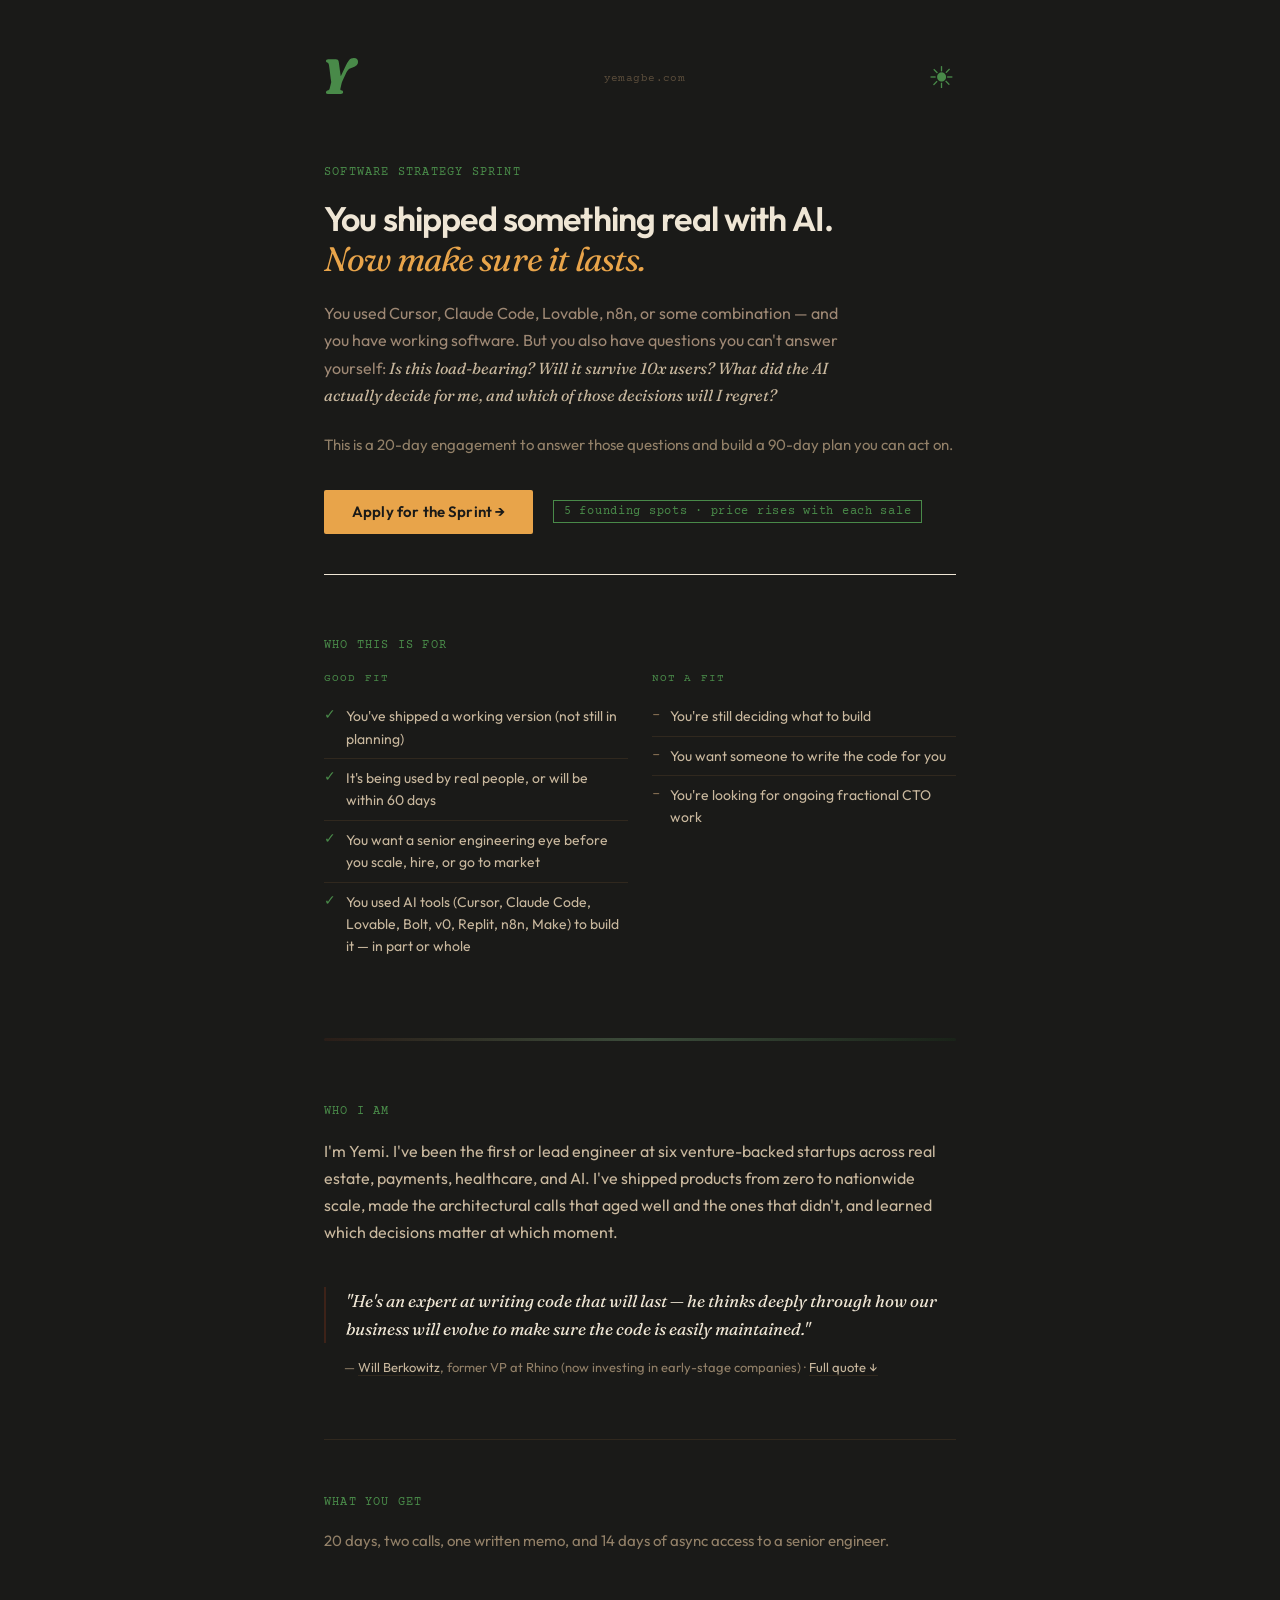
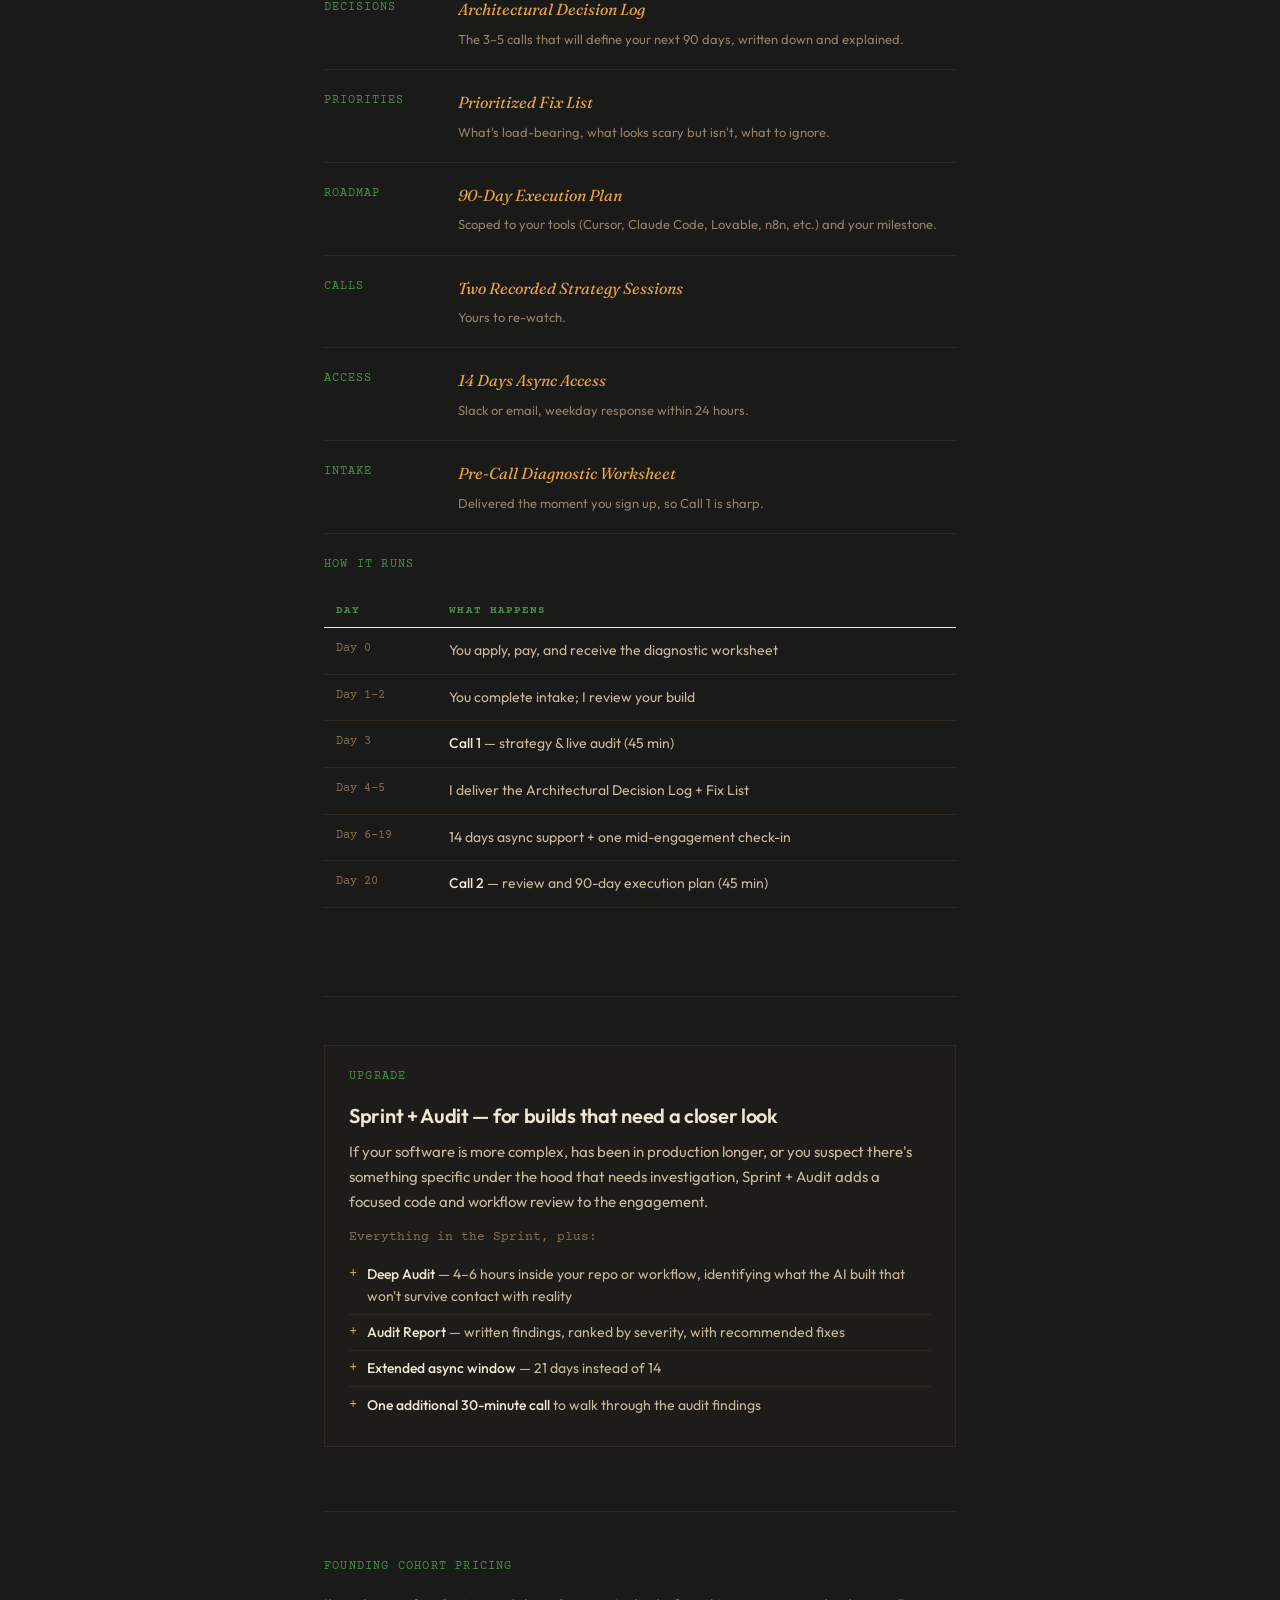
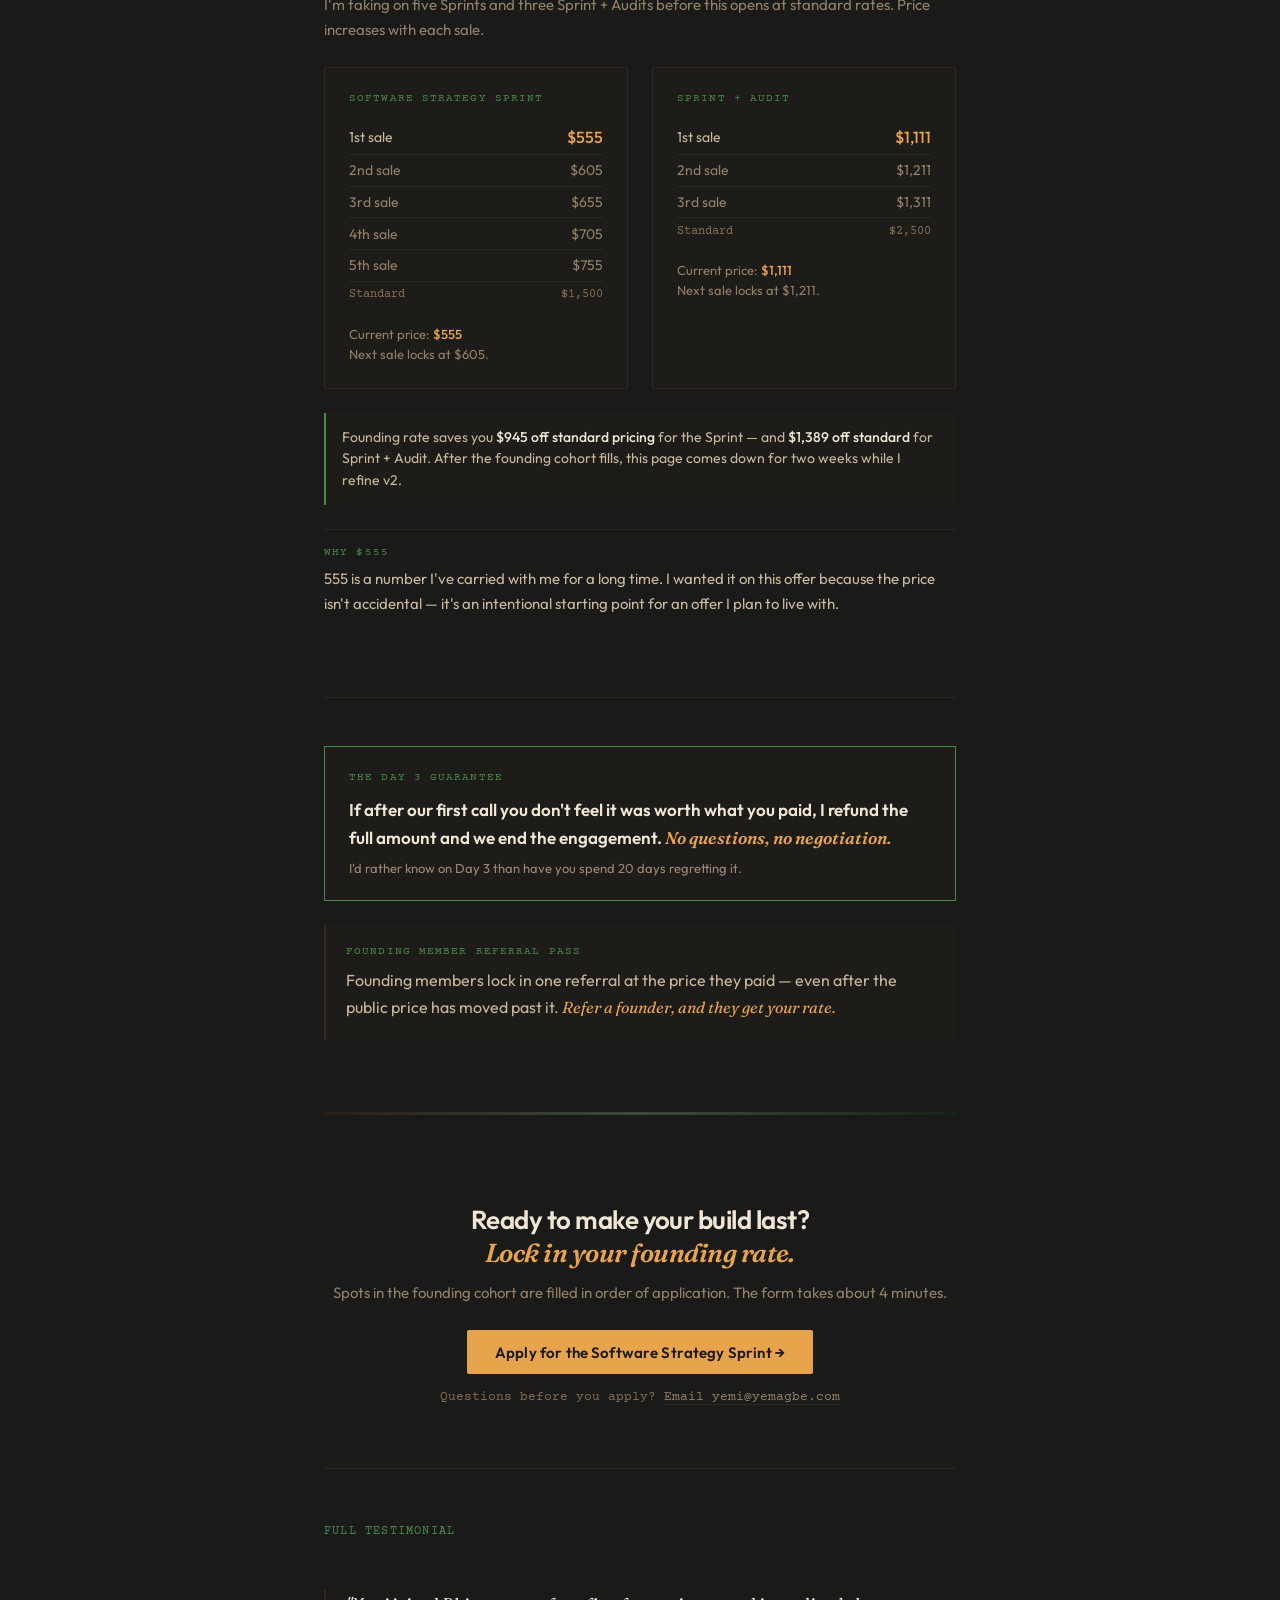
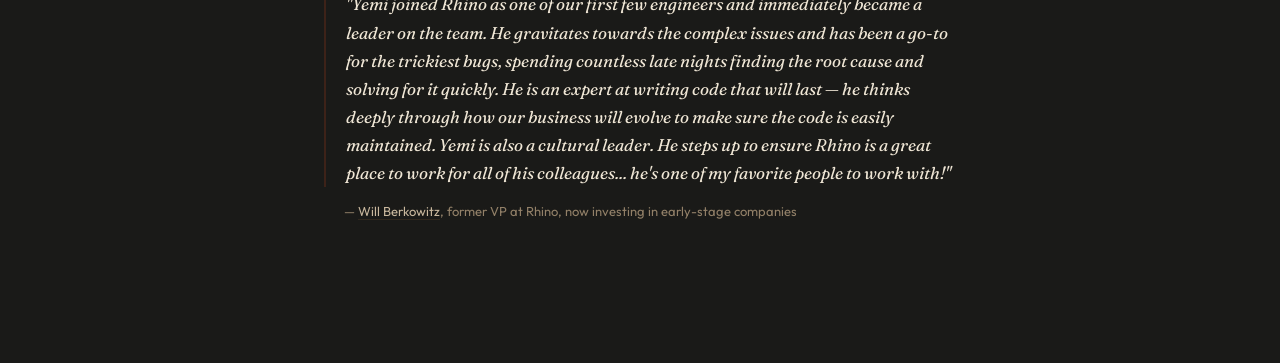
==== offer/index.html @ acaf8d76 "Add Software Strategy Sprint landing page at /offer Implements a conversion-optimised sales page for" ====
<!DOCTYPE HTML>
<html>
  <head>
    <title>Software Strategy Sprint — Yemi Agbeyegbe</title>
    <meta charset="utf-8" />
    <meta name="viewport" content="width=device-width, initial-scale=1" />
    <meta name="description" content="A 20-day engagement to audit your AI-built software and build a 90-day plan you can act on." />
    <link rel="icon" href="../favicon-y-fraunces-nobox.svg" type="image/svg+xml">
    <style>
      @import url('https://fonts.googleapis.com/css2?family=Outfit:wght@300;400;500;600&family=Fraunces:ital,opsz,wght@0,9..144,300;0,9..144,400;0,9..144,500;1,9..144,300;1,9..144,400;1,9..144,500&family=Courier+Prime:ital,wght@0,400;0,700;1,400&display=swap');

      * { margin: 0; padding: 0; box-sizing: border-box; }

      :root {
        --bg: #1a1a18;
        --bg-clearing: #1e1c18;
        --rule: #30281e;
        --rule-heavy: #efe6d5;

        --text-bone: #efe6d5;
        --text-sand: #c9b89e;
        --text-leather: #9e8874;
        --text-dusk: #928068;
        --text-bark: #856e52;

        --accent: #e8a44a;
        --accent-hover: #f5d89a;
        --accent-secondary: #d4704a;

        --system: #498a49;
        --system-deep: #2d4a2d;

        --ash: #3d2218;
        --grad-left: #3d2218;
        --grad-mid: #648864;
        --grad-right: #1a2e1a;
      }

      [data-mode="light"] {
        --bg: #cda07a;
        --bg-clearing: #c4986f;
        --rule: #b08058;
        --rule-heavy: #261810;

        --text-bone: #1e1610;
        --text-sand: #2a1a10;
        --text-leather: #443218;
        --text-dusk: #453018;
        --text-bark: #584028;

        --accent: #8b3a2a;
        --accent-hover: #a04028;
        --accent-secondary: #6e2e20;

        --system: #046a00;
        --system-deep: #8aaa80;

        --ash: #6e2e20;
        --grad-left: #6e2e20;
        --grad-mid: #3a6838;
        --grad-right: #2d4a2d;
      }

      body {
        font-family: 'Outfit', system-ui, sans-serif;
        background: var(--bg);
        color: var(--text-bone);
        transition: background 0.5s, color 0.5s;
      }

      .page { max-width: 680px; margin: 0 auto; padding: 2.5rem 1.5rem 5rem; }

      .mode-toggle { cursor: pointer; font-size: 30px; transition: color 0.2s; }
      .mode-toggle:hover { color: var(--accent); }

      .divider { border: none; border-top: 0.5px solid var(--rule); margin: 2rem 0; transition: border-color 0.5s; }
      .divider-heavy { border: none; border-top: 1.5px solid var(--rule-heavy); margin: 2.5rem 0; transition: border-color 0.5s; }
      .ground-strip {
        height: 3px; border-radius: 2px; margin: 2.5rem 0;
        background: linear-gradient(90deg, var(--grad-left) 0%, var(--grad-mid) 50%, var(--grad-right) 100%);
        opacity: 0.45; transition: opacity 0.5s;
      }

      /* ── Nav ── */
      .topline {
        display: flex; justify-content: space-between; align-items: center;
        font-family: 'Courier Prime', monospace; font-size: 13px;
        color: var(--system); letter-spacing: 0.04em; margin-bottom: 3rem;
        transition: color 0.5s, background 0.5s;
        position: sticky; top: 0; z-index: 100;
        background: var(--bg); padding: 1rem 0;
      }
      .name { color: var(--system); font-family: 'Courier Prime', monospace; font-size: 18px; }
      .topline-back {
        font-family: 'Courier Prime', monospace; font-size: 11px;
        color: var(--text-bark); letter-spacing: 0.04em;
        text-decoration: none; transition: color 0.2s; opacity: 0.6;
      }
      .topline-back:hover { color: var(--text-dusk); opacity: 1; }

      /* ── Section labels ── */
      .section-label {
        font-family: 'Courier Prime', monospace; font-size: 12px;
        letter-spacing: 0.1em; color: var(--system); text-transform: uppercase;
        margin-bottom: 1.25rem; transition: color 0.5s;
      }

      /* ── Hero ── */
      .offer-hero { margin-bottom: 2rem; }
      .offer-tag {
        font-family: 'Courier Prime', monospace; font-size: 12px;
        color: var(--system); letter-spacing: 0.1em; text-transform: uppercase;
        margin-bottom: 1.25rem;
      }
      .offer-headline {
        font-size: 34px; font-weight: 600; line-height: 1.2; letter-spacing: -0.025em;
        color: var(--text-bone); margin-bottom: 1.25rem; transition: color 0.5s;
        max-width: 560px;
      }
      .offer-headline em {
        font-family: 'Fraunces', Georgia, serif; font-style: italic; font-weight: 400;
        color: var(--accent); transition: color 0.5s;
      }
      .offer-sub {
        font-size: 16px; color: var(--text-leather); line-height: 1.7;
        max-width: 520px; margin-bottom: 1.5rem; transition: color 0.5s;
      }
      .offer-sub em {
        font-family: 'Fraunces', Georgia, serif; font-style: italic;
        color: var(--text-sand); transition: color 0.5s;
      }
      .offer-summary {
        font-size: 15px; color: var(--text-dusk); line-height: 1.65;
        margin-bottom: 2rem; transition: color 0.5s;
      }

      /* ── Hero CTA cluster ── */
      .hero-cta {
        display: flex; flex-direction: column; gap: 0.75rem; margin-bottom: 1rem;
      }
      .hero-cta-row { display: flex; align-items: center; gap: 1.25rem; flex-wrap: wrap; }
      .scarcity-tag {
        font-family: 'Courier Prime', monospace; font-size: 12px;
        color: var(--system); letter-spacing: 0.06em;
        border: 0.5px solid var(--system); padding: 0.25rem 0.6rem;
        display: inline-block; transition: color 0.5s, border-color 0.5s;
      }

      /* ── Primary button ── */
      .btn-primary {
        display: inline-block; padding: 0.8rem 1.75rem;
        background: var(--accent); color: var(--bg);
        font-family: 'Outfit', system-ui, sans-serif;
        font-size: 15px; font-weight: 600; letter-spacing: 0.01em;
        text-decoration: none; border-radius: 2px;
        transition: background 0.18s, color 0.18s, box-shadow 0.18s; cursor: pointer;
        border: none;
      }
      .btn-primary:hover {
        background: var(--accent-secondary);
        color: var(--bg);
      }

      /* ── Interleave rows ── */
      .interleave-row {
        display: grid; grid-template-columns: 110px minmax(0, 1fr);
        gap: 0 1.5rem; padding: 1.25rem 0;
        border-bottom: 0.5px solid var(--rule); transition: border-color 0.5s;
      }
      .il-label {
        font-family: 'Courier Prime', monospace; font-size: 12px;
        color: var(--system); letter-spacing: 0.08em; padding-top: 4px;
        text-transform: uppercase; transition: color 0.5s;
      }
      .il-claim { font-size: 16px; color: var(--text-sand); line-height: 1.6; transition: color 0.5s; }
      .il-claim em {
        font-family: 'Fraunces', Georgia, serif; font-style: italic;
        color: var(--accent); transition: color 0.5s;
      }
      .il-proof { font-size: 13px; color: var(--text-dusk); margin-top: 6px; line-height: 1.55; transition: color 0.5s; }

      /* ── Who-it's-for ── */
      .fit-grid { display: grid; grid-template-columns: 1fr 1fr; gap: 1.5rem; margin-top: 1rem; }
      .fit-col-label {
        font-family: 'Courier Prime', monospace; font-size: 11px;
        letter-spacing: 0.1em; text-transform: uppercase;
        color: var(--system); margin-bottom: 0.75rem; transition: color 0.5s;
      }
      .fit-list { list-style: none; }
      .fit-list li {
        font-size: 14px; color: var(--text-sand); line-height: 1.6;
        padding: 0.5rem 0; border-bottom: 0.5px solid var(--rule);
        display: flex; gap: 0.6rem; align-items: flex-start;
        transition: color 0.5s, border-color 0.5s;
      }
      .fit-list li:last-child { border-bottom: none; }
      .fit-list li .marker { color: var(--system); font-family: 'Courier Prime', monospace; flex-shrink: 0; }
      .fit-list.no li .marker { color: var(--text-bark); }

      /* ── Timeline table ── */
      .timeline-table { width: 100%; border-collapse: collapse; margin: 1.5rem 0; font-size: 14px; }
      .timeline-table th {
        font-family: 'Courier Prime', monospace; font-size: 11px;
        letter-spacing: 0.1em; text-transform: uppercase;
        color: var(--system); text-align: left;
        padding: 0.6rem 0.75rem; border-bottom: 1px solid var(--rule-heavy);
        transition: color 0.5s, border-color 0.5s;
      }
      .timeline-table td {
        padding: 0.75rem; color: var(--text-sand);
        border-bottom: 0.5px solid var(--rule);
        vertical-align: top; line-height: 1.55;
        transition: color 0.5s, border-color 0.5s;
      }
      .timeline-table td:first-child {
        font-family: 'Courier Prime', monospace; font-size: 12px;
        color: var(--text-bark); white-space: nowrap; transition: color 0.5s;
      }
      .timeline-table td strong { color: var(--text-bone); font-weight: 500; transition: color 0.5s; }

      /* ── Audit add-on ── */
      .addon-section {
        padding: 1.5rem; background: var(--bg-clearing);
        border: 0.5px solid var(--rule); transition: background 0.5s, border-color 0.5s;
      }
      .addon-title {
        font-size: 20px; font-weight: 600; color: var(--text-bone);
        margin-bottom: 0.75rem; letter-spacing: -0.015em; transition: color 0.5s;
      }
      .addon-body {
        font-size: 15px; color: var(--text-sand); line-height: 1.65;
        margin-bottom: 1rem; transition: color 0.5s;
      }
      .addon-list { list-style: none; }
      .addon-list li {
        font-size: 14px; color: var(--text-sand); line-height: 1.6;
        padding: 0.4rem 0; border-bottom: 0.5px solid var(--rule);
        display: flex; gap: 0.6rem;
        transition: color 0.5s, border-color 0.5s;
      }
      .addon-list li:last-child { border-bottom: none; }
      .addon-list li .marker { color: var(--accent); font-family: 'Courier Prime', monospace; flex-shrink: 0; }

      /* ── Pricing ── */
      .pricing-grid { display: grid; grid-template-columns: 1fr 1fr; gap: 1.5rem; margin: 1.5rem 0; }
      .pricing-card {
        border: 0.5px solid var(--rule); padding: 1.5rem;
        background: var(--bg-clearing); transition: background 0.5s, border-color 0.5s;
      }
      .pricing-card-title {
        font-family: 'Courier Prime', monospace; font-size: 11px;
        letter-spacing: 0.1em; text-transform: uppercase;
        color: var(--system); margin-bottom: 1rem; transition: color 0.5s;
      }
      .pricing-table { width: 100%; border-collapse: collapse; font-size: 14px; }
      .pricing-table td {
        padding: 0.4rem 0; border-bottom: 0.5px solid var(--rule);
        color: var(--text-dusk); transition: color 0.5s, border-color 0.5s;
      }
      .pricing-table td:last-child { text-align: right; }
      .pricing-table tr.current td { color: var(--text-sand); }
      .pricing-table tr.current td:last-child { color: var(--accent); font-weight: 500; font-size: 16px; }
      .pricing-table tr:last-child td { border-bottom: none; }
      .pricing-table td.standard { color: var(--text-bark); font-family: 'Courier Prime', monospace; font-size: 12px; }
      .price-footnote {
        margin-top: 1rem; font-size: 13px; color: var(--text-dusk);
        line-height: 1.55; transition: color 0.5s;
      }
      .price-footnote strong { color: var(--accent); font-weight: 500; }
      .savings-callout {
        margin-top: 1.25rem; padding: 0.85rem 1rem;
        background: var(--bg-clearing); border-left: 2px solid var(--system);
        font-size: 14px; color: var(--text-sand); line-height: 1.55;
        transition: background 0.5s, border-color 0.5s, color 0.5s;
      }
      .savings-callout strong { color: var(--text-bone); font-weight: 500; }

      /* ── Guarantee (visually distinct) ── */
      .guarantee-block {
        border: 1px solid var(--system); padding: 1.5rem;
        background: var(--bg-clearing); transition: background 0.5s, border-color 0.5s;
      }
      .guarantee-block .guarantee-label {
        font-family: 'Courier Prime', monospace; font-size: 11px;
        letter-spacing: 0.1em; text-transform: uppercase;
        color: var(--system); margin-bottom: 0.75rem; transition: color 0.5s;
      }
      .guarantee-block .guarantee-body {
        font-size: 17px; font-weight: 600; color: var(--text-bone); line-height: 1.65;
        margin-bottom: 0.5rem; transition: color 0.5s;
      }
      .guarantee-block .guarantee-body em {
        font-family: 'Fraunces', Georgia, serif; font-style: italic;
        color: var(--accent); transition: color 0.5s;
      }
      .guarantee-block .guarantee-sub {
        font-size: 13px; color: var(--text-leather); transition: color 0.5s;
      }

      /* ── Referral callout ── */
      .callout {
        border-left: 2px solid var(--ash); padding: 1.25rem;
        background: var(--bg-clearing); transition: background 0.5s, border-color 0.5s;
      }
      .callout-label {
        font-family: 'Courier Prime', monospace; font-size: 11px;
        letter-spacing: 0.1em; text-transform: uppercase;
        color: var(--system); margin-bottom: 0.6rem; transition: color 0.5s;
      }
      .callout-body { font-size: 16px; color: var(--text-sand); line-height: 1.65; transition: color 0.5s; }
      .callout-body em {
        font-family: 'Fraunces', Georgia, serif; font-style: italic;
        color: var(--accent); transition: color 0.5s;
      }

      /* ── Testimonial ── */
      .testimonial-block { padding: 2rem 0; }
      .testimonial-block blockquote {
        font-family: 'Fraunces', Georgia, serif; font-style: italic;
        font-size: 17px; color: var(--text-bone); line-height: 1.65;
        border-left: 2px solid var(--ash); padding-left: 1.25rem;
        margin-bottom: 1rem; transition: color 0.5s, border-color 0.5s;
      }
      .testimonial-block .attribution {
        font-size: 13px; color: var(--text-dusk); padding-left: 1.25rem; transition: color 0.5s;
      }
      .testimonial-block .attribution a {
        color: var(--text-sand); text-decoration: none;
        border-bottom: 1px solid var(--rule); transition: color 0.2s, border-color 0.2s;
      }
      .testimonial-block .attribution a:hover { color: var(--accent); border-color: var(--accent); }

      /* ── Why $555 ── */
      .why-block {
        margin-top: 1.5rem; padding: 1rem 0;
        border-top: 0.5px solid var(--rule); transition: border-color 0.5s;
      }
      .why-block .why-label {
        font-family: 'Courier Prime', monospace; font-size: 11px;
        letter-spacing: 0.1em; text-transform: uppercase;
        color: var(--system); margin-bottom: 0.5rem; transition: color 0.5s;
      }
      .why-block p { font-size: 15px; color: var(--text-sand); line-height: 1.65; transition: color 0.5s; }

      /* ── Main CTA section ── */
      .cta-section { padding: 3rem 0 1rem; text-align: center; }
      .cta-headline {
        font-size: 26px; font-weight: 600; letter-spacing: -0.02em;
        color: var(--text-bone); margin-bottom: 0.75rem; transition: color 0.5s;
      }
      .cta-headline em {
        font-family: 'Fraunces', Georgia, serif; font-style: italic;
        color: var(--accent); transition: color 0.5s;
      }
      .cta-text {
        font-size: 15px; color: var(--text-dusk); line-height: 1.65;
        margin-bottom: 1.5rem; transition: color 0.5s;
      }
      .cta-note {
        margin-top: 1rem; font-size: 13px; color: var(--text-bark);
        font-family: 'Courier Prime', monospace; transition: color 0.5s;
      }
      .cta-note a {
        color: var(--text-dusk); text-decoration: none;
        border-bottom: 1px solid var(--rule); transition: color 0.2s;
      }
      .cta-note a:hover { color: var(--accent); }

      @media (max-width: 640px) {
        .offer-headline { font-size: 26px; }
        .pricing-grid { grid-template-columns: 1fr; }
        .fit-grid { grid-template-columns: 1fr; }
        .interleave-row { grid-template-columns: 1fr; gap: 0.25rem 0; }
        .il-label { padding-top: 0; margin-bottom: 0.25rem; }
        .hero-cta-row { flex-direction: column; align-items: flex-start; }
        .cta-section { text-align: left; }
      }
    </style>
  </head>
  <body>

  <div class="page" id="root">

    <!-- Nav -->
    <div class="topline">
      <span class="name">
        <a href="../" style="display:inline-flex;align-items:center;text-decoration:none;">
          <img src="../favicon-y-fraunces-nobox.svg" alt="Y" style="height:2.2em;vertical-align:-0.15em;">
        </a>
      </span>
      <a class="topline-back" href="../">yemagbe.com</a>
      <span class="mode-toggle" onclick="toggleMode()" id="mode-icon" title="terre de jour">☀︎</span>
    </div>

    <!-- ① Hero -->
    <div class="offer-hero">
      <div class="offer-tag">Software Strategy Sprint</div>
      <h1 class="offer-headline">You shipped something real with AI.<br><em>Now make sure it lasts.</em></h1>
      <p class="offer-sub">You used Cursor, Claude Code, Lovable, n8n, or some combination — and you have working software. But you also have questions you can't answer yourself: <em>Is this load-bearing? Will it survive 10x users? What did the AI actually decide for me, and which of those decisions will I regret?</em></p>
      <p class="offer-summary">This is a 20-day engagement to answer those questions and build a 90-day plan you can act on.</p>
      <div class="hero-cta">
        <div class="hero-cta-row">
          <a class="btn-primary" href="mailto:yemi@yemagbe.com?subject=Software%20Strategy%20Sprint%20Application">Apply for the Sprint →</a>
          <span class="scarcity-tag">5 founding spots · price rises with each sale</span>
        </div>
      </div>
    </div>

    <hr class="divider-heavy">

    <!-- ② Who this is for -->
    <div style="padding:1.5rem 0 2rem;">
      <div class="section-label">Who this is for</div>
      <div class="fit-grid">
        <div>
          <div class="fit-col-label">Good fit</div>
          <ul class="fit-list">
            <li><span class="marker">✓</span><span>You've shipped a working version (not still in planning)</span></li>
            <li><span class="marker">✓</span><span>It's being used by real people, or will be within 60 days</span></li>
            <li><span class="marker">✓</span><span>You want a senior engineering eye before you scale, hire, or go to market</span></li>
            <li><span class="marker">✓</span><span>You used AI tools (Cursor, Claude Code, Lovable, Bolt, v0, Replit, n8n, Make) to build it — in part or whole</span></li>
          </ul>
        </div>
        <div>
          <div class="fit-col-label">Not a fit</div>
          <ul class="fit-list no">
            <li><span class="marker">–</span><span>You're still deciding what to build</span></li>
            <li><span class="marker">–</span><span>You want someone to write the code for you</span></li>
            <li><span class="marker">–</span><span>You're looking for ongoing fractional CTO work</span></li>
          </ul>
        </div>
      </div>
    </div>

    <div class="ground-strip"></div>

    <!-- ③ Who I am -->
    <div style="padding:1.5rem 0 2rem;">
      <div class="section-label">Who I am</div>
      <p style="font-size:16px;color:var(--text-sand);line-height:1.7;margin-bottom:1rem;transition:color 0.5s;">I'm Yemi. I've been the first or lead engineer at six venture-backed startups across real estate, payments, healthcare, and AI. I've shipped products from zero to nationwide scale, made the architectural calls that aged well and the ones that didn't, and learned which decisions matter at which moment.</p>
      <div class="testimonial-block" style="padding:1.5rem 0 0;">
        <blockquote>"He's an expert at writing code that will last — he thinks deeply through how our business will evolve to make sure the code is easily maintained."</blockquote>
        <div class="attribution">— <a href="https://www.linkedin.com/in/will-berkowitz/" target="_blank" rel="noopener">Will Berkowitz</a>, former VP at Rhino (now investing in early-stage companies) · <a href="#full-testimonial">Full quote ↓</a></div>
      </div>
    </div>

    <hr class="divider">

    <!-- ④ What you get -->
    <div style="padding:1.5rem 0;">
      <div class="section-label">What you get</div>
      <p style="font-size:15px;color:var(--text-dusk);line-height:1.65;margin-bottom:1.5rem;transition:color 0.5s;">20 days, two calls, one written memo, and 14 days of async access to a senior engineer.</p>

      <div class="interleave-row">
        <div class="il-label">Decisions</div>
        <div>
          <div class="il-claim"><em>Architectural Decision Log</em></div>
          <div class="il-proof">The 3–5 calls that will define your next 90 days, written down and explained.</div>
        </div>
      </div>
      <div class="interleave-row">
        <div class="il-label">Priorities</div>
        <div>
          <div class="il-claim"><em>Prioritized Fix List</em></div>
          <div class="il-proof">What's load-bearing, what looks scary but isn't, what to ignore.</div>
        </div>
      </div>
      <div class="interleave-row">
        <div class="il-label">Roadmap</div>
        <div>
          <div class="il-claim"><em>90-Day Execution Plan</em></div>
          <div class="il-proof">Scoped to your tools (Cursor, Claude Code, Lovable, n8n, etc.) and your milestone.</div>
        </div>
      </div>
      <div class="interleave-row">
        <div class="il-label">Calls</div>
        <div>
          <div class="il-claim"><em>Two Recorded Strategy Sessions</em></div>
          <div class="il-proof">Yours to re-watch.</div>
        </div>
      </div>
      <div class="interleave-row">
        <div class="il-label">Access</div>
        <div>
          <div class="il-claim"><em>14 Days Async Access</em></div>
          <div class="il-proof">Slack or email, weekday response within 24 hours.</div>
        </div>
      </div>
      <div class="interleave-row">
        <div class="il-label">Intake</div>
        <div>
          <div class="il-claim"><em>Pre-Call Diagnostic Worksheet</em></div>
          <div class="il-proof">Delivered the moment you sign up, so Call 1 is sharp.</div>
        </div>
      </div>
    </div>

    <!-- ④b Timeline -->
    <div style="padding:0 0 2rem;">
      <div class="section-label">How it runs</div>
      <table class="timeline-table">
        <thead>
          <tr><th>Day</th><th>What happens</th></tr>
        </thead>
        <tbody>
          <tr><td>Day 0</td><td>You apply, pay, and receive the diagnostic worksheet</td></tr>
          <tr><td>Day 1–2</td><td>You complete intake; I review your build</td></tr>
          <tr><td>Day 3</td><td><strong>Call 1</strong> — strategy &amp; live audit (45 min)</td></tr>
          <tr><td>Day 4–5</td><td>I deliver the Architectural Decision Log + Fix List</td></tr>
          <tr><td>Day 6–19</td><td>14 days async support + one mid-engagement check-in</td></tr>
          <tr><td>Day 20</td><td><strong>Call 2</strong> — review and 90-day execution plan (45 min)</td></tr>
        </tbody>
      </table>
    </div>

    <hr class="divider">

    <!-- ⑤ Sprint + Audit -->
    <div style="padding:1rem 0 2rem;">
      <div class="addon-section">
        <div class="section-label">Upgrade</div>
        <div class="addon-title">Sprint + Audit — for builds that need a closer look</div>
        <div class="addon-body">If your software is more complex, has been in production longer, or you suspect there's something specific under the hood that needs investigation, Sprint + Audit adds a focused code and workflow review to the engagement.</div>
        <p style="font-size:13px;color:var(--text-bark);font-family:'Courier Prime',monospace;margin-bottom:0.75rem;transition:color 0.5s;">Everything in the Sprint, plus:</p>
        <ul class="addon-list">
          <li><span class="marker">+</span><span><strong style="color:var(--text-bone);font-weight:500;">Deep Audit</strong> — 4–6 hours inside your repo or workflow, identifying what the AI built that won't survive contact with reality</span></li>
          <li><span class="marker">+</span><span><strong style="color:var(--text-bone);font-weight:500;">Audit Report</strong> — written findings, ranked by severity, with recommended fixes</span></li>
          <li><span class="marker">+</span><span><strong style="color:var(--text-bone);font-weight:500;">Extended async window</strong> — 21 days instead of 14</span></li>
          <li><span class="marker">+</span><span><strong style="color:var(--text-bone);font-weight:500;">One additional 30-minute call</strong> to walk through the audit findings</span></li>
        </ul>
      </div>
    </div>

    <hr class="divider">

    <!-- ⑥ Pricing -->
    <div style="padding:1rem 0 2rem;">
      <div class="section-label">Founding cohort pricing</div>
      <p style="font-size:15px;color:var(--text-dusk);line-height:1.65;margin-bottom:1.5rem;transition:color 0.5s;">I'm taking on five Sprints and three Sprint + Audits before this opens at standard rates. Price increases with each sale.</p>

      <div class="pricing-grid">
        <div class="pricing-card">
          <div class="pricing-card-title">Software Strategy Sprint</div>
          <table class="pricing-table">
            <tbody>
              <tr class="current"><td>1st sale</td><td>$555</td></tr>
              <tr><td>2nd sale</td><td>$605</td></tr>
              <tr><td>3rd sale</td><td>$655</td></tr>
              <tr><td>4th sale</td><td>$705</td></tr>
              <tr><td>5th sale</td><td>$755</td></tr>
              <tr><td class="standard">Standard</td><td class="standard">$1,500</td></tr>
            </tbody>
          </table>
          <div class="price-footnote">Current price: <strong>$555</strong><br>Next sale locks at $605.</div>
        </div>
        <div class="pricing-card">
          <div class="pricing-card-title">Sprint + Audit</div>
          <table class="pricing-table">
            <tbody>
              <tr class="current"><td>1st sale</td><td>$1,111</td></tr>
              <tr><td>2nd sale</td><td>$1,211</td></tr>
              <tr><td>3rd sale</td><td>$1,311</td></tr>
              <tr><td class="standard">Standard</td><td class="standard">$2,500</td></tr>
            </tbody>
          </table>
          <div class="price-footnote">Current price: <strong>$1,111</strong><br>Next sale locks at $1,211.</div>
        </div>
      </div>

      <div class="savings-callout">
        Founding rate saves you <strong>$945 off standard pricing</strong> for the Sprint — and <strong>$1,389 off standard</strong> for Sprint + Audit. After the founding cohort fills, this page comes down for two weeks while I refine v2.
      </div>

      <div class="why-block">
        <div class="why-label">Why $555</div>
        <p>555 is a number I've carried with me for a long time. I wanted it on this offer because the price isn't accidental — it's an intentional starting point for an offer I plan to live with.</p>
      </div>
    </div>

    <hr class="divider">

    <!-- ⑦ Guarantee -->
    <div style="padding:1rem 0 1.5rem;">
      <div class="guarantee-block">
        <div class="guarantee-label">The Day 3 Guarantee</div>
        <div class="guarantee-body">If after our first call you don't feel it was worth what you paid, I refund the full amount and we end the engagement. <em>No questions, no negotiation.</em></div>
        <div class="guarantee-sub">I'd rather know on Day 3 than have you spend 20 days regretting it.</div>
      </div>
    </div>

    <!-- ⑧ Referral pass -->
    <div style="padding:0 0 2rem;">
      <div class="callout">
        <div class="callout-label">Founding member referral pass</div>
        <div class="callout-body">Founding members lock in one referral at the price they paid — even after the public price has moved past it. <em>Refer a founder, and they get your rate.</em></div>
      </div>
    </div>

    <div class="ground-strip"></div>

    <!-- ⑨ Main CTA -->
    <div class="cta-section">
      <div class="cta-headline">Ready to make your build last?<br><em>Lock in your founding rate.</em></div>
      <p class="cta-text">Spots in the founding cohort are filled in order of application. The form takes about 4 minutes.</p>
      <a class="btn-primary" href="mailto:yemi@yemagbe.com?subject=Software%20Strategy%20Sprint%20Application">Apply for the Software Strategy Sprint →</a>
      <div class="cta-note">Questions before you apply? <a href="mailto:yemi@yemagbe.com">Email yemi@yemagbe.com</a></div>
    </div>

    <hr class="divider" style="margin-top:3rem;">

    <!-- ⑩ Full testimonial -->
    <div id="full-testimonial" style="padding:1.5rem 0 2rem;">
      <div class="section-label">Full testimonial</div>
      <div class="testimonial-block">
        <blockquote>"Yemi joined Rhino as one of our first few engineers and immediately became a leader on the team. He gravitates towards the complex issues and has been a go-to for the trickiest bugs, spending countless late nights finding the root cause and solving for it quickly. He is an expert at writing code that will last — he thinks deeply through how our business will evolve to make sure the code is easily maintained. Yemi is also a cultural leader. He steps up to ensure Rhino is a great place to work for all of his colleagues... he's one of my favorite people to work with!"</blockquote>
        <div class="attribution">— <a href="https://www.linkedin.com/in/will-berkowitz/" target="_blank" rel="noopener">Will Berkowitz</a>, former VP at Rhino, now investing in early-stage companies</div>
      </div>
    </div>

  </div><!-- /.page -->

  <script>
    let dark = true;
    function toggleMode() {
      dark = !dark;
      document.getElementById('root').setAttribute('data-mode', dark ? 'dark' : 'light');
      document.body.style.background = dark ? '#1a1a18' : '#cda07a';
      document.getElementById('mode-icon').textContent = dark ? '☀︎' : '☽';
      document.getElementById('mode-icon').title = dark ? 'terre de jour' : 'feu de nuit';
    }
  </script>

  </body>
</html>
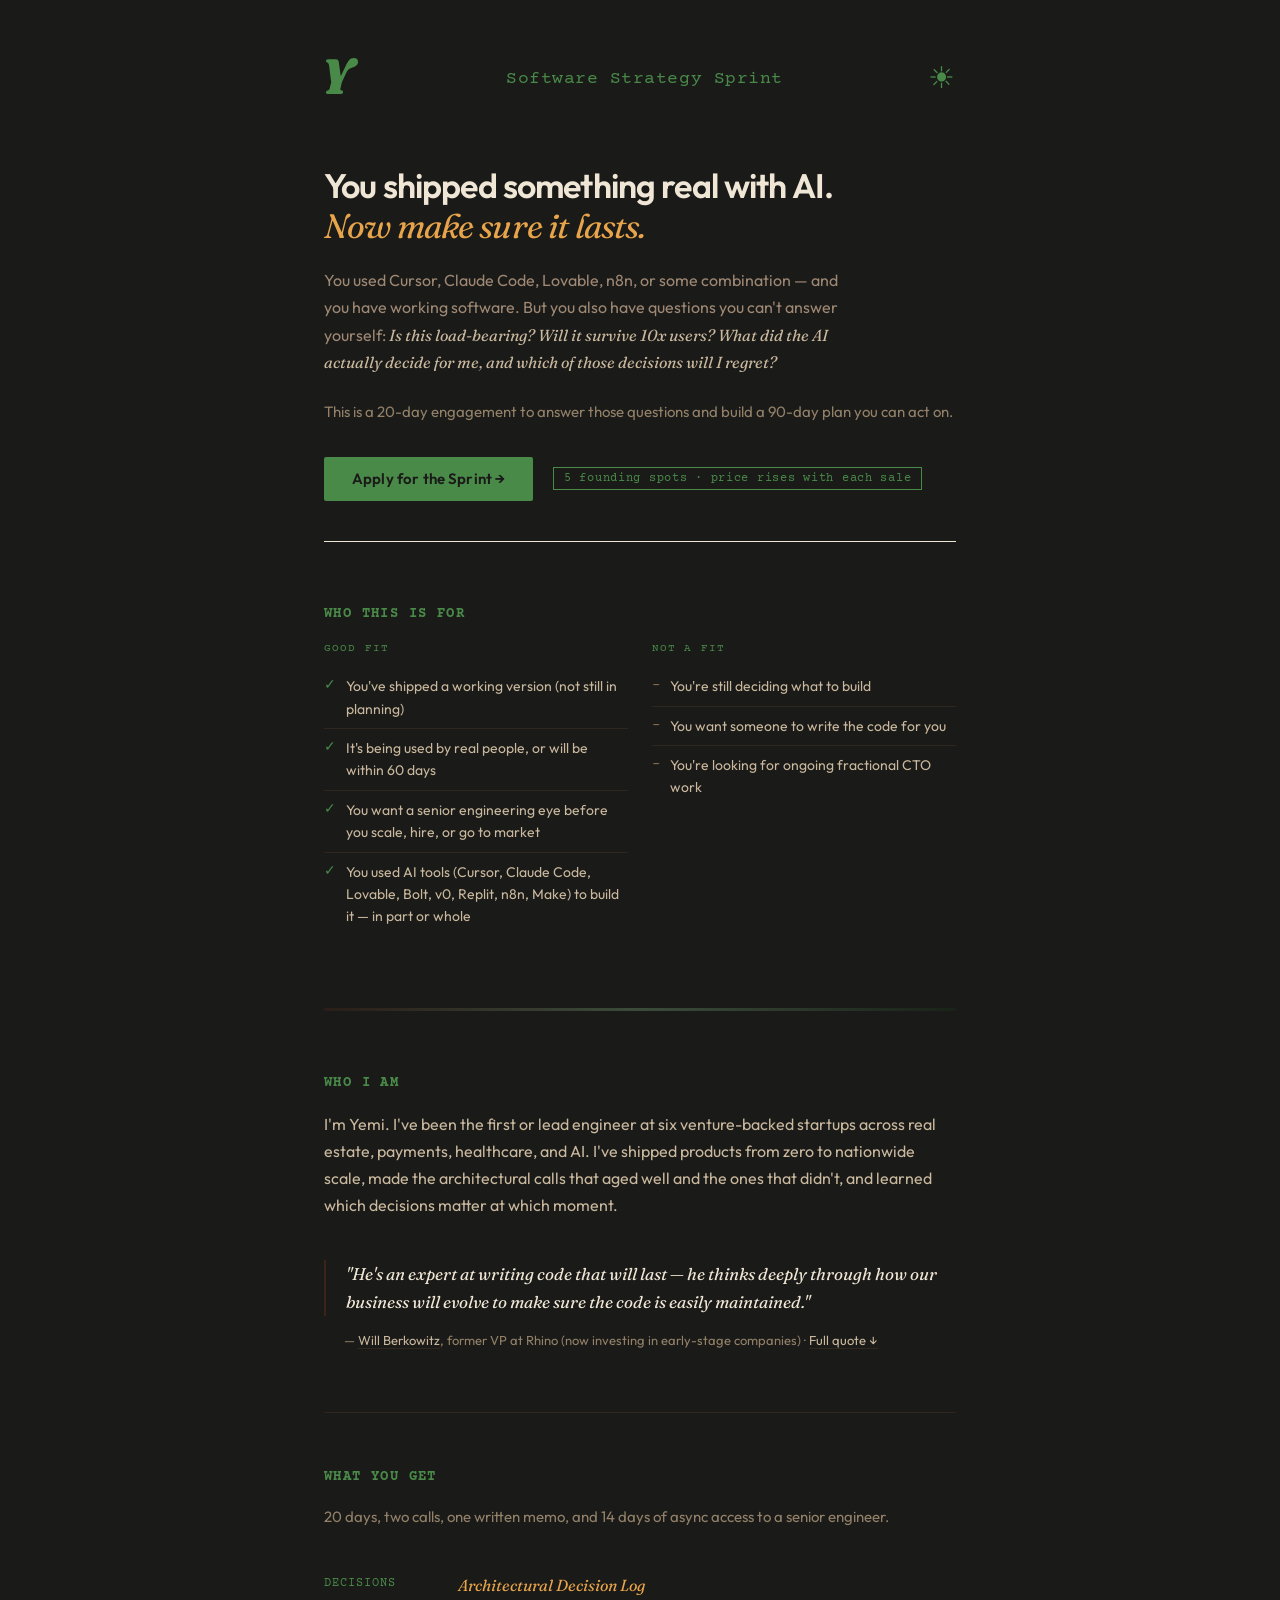
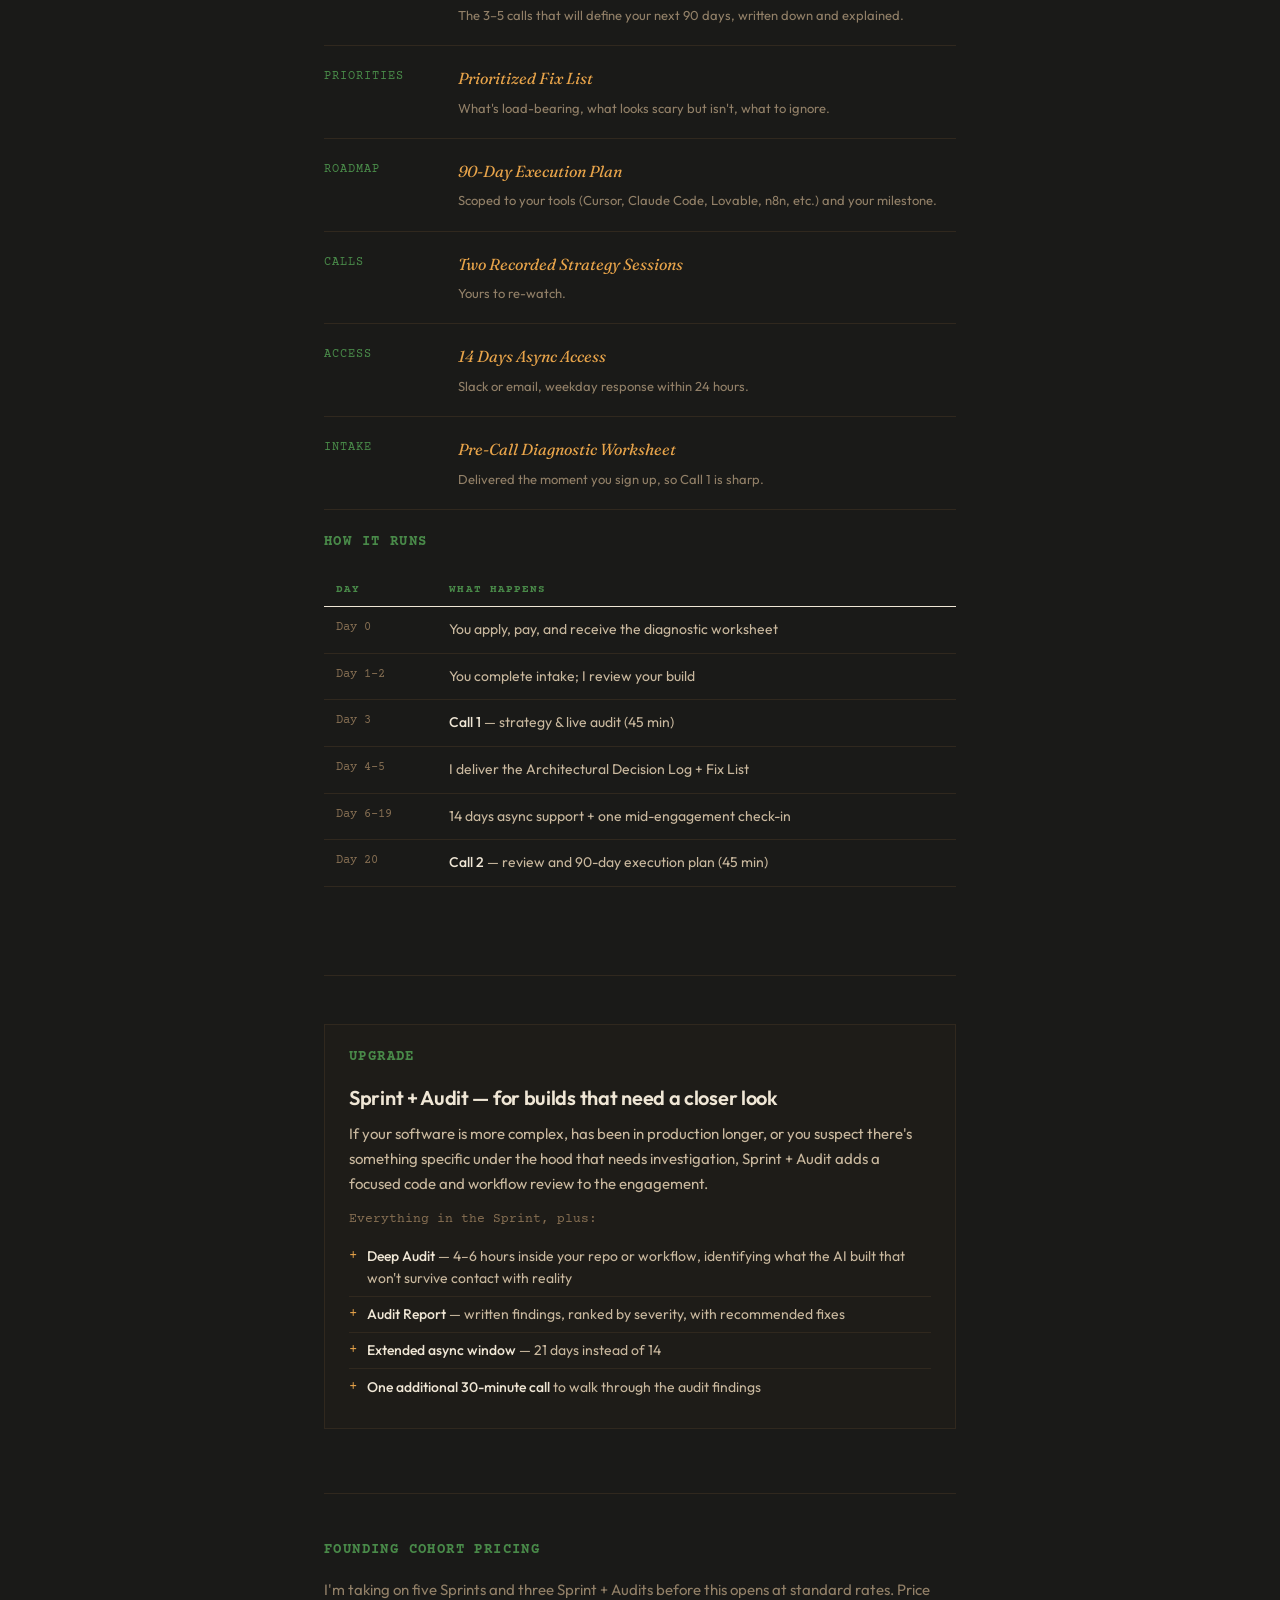
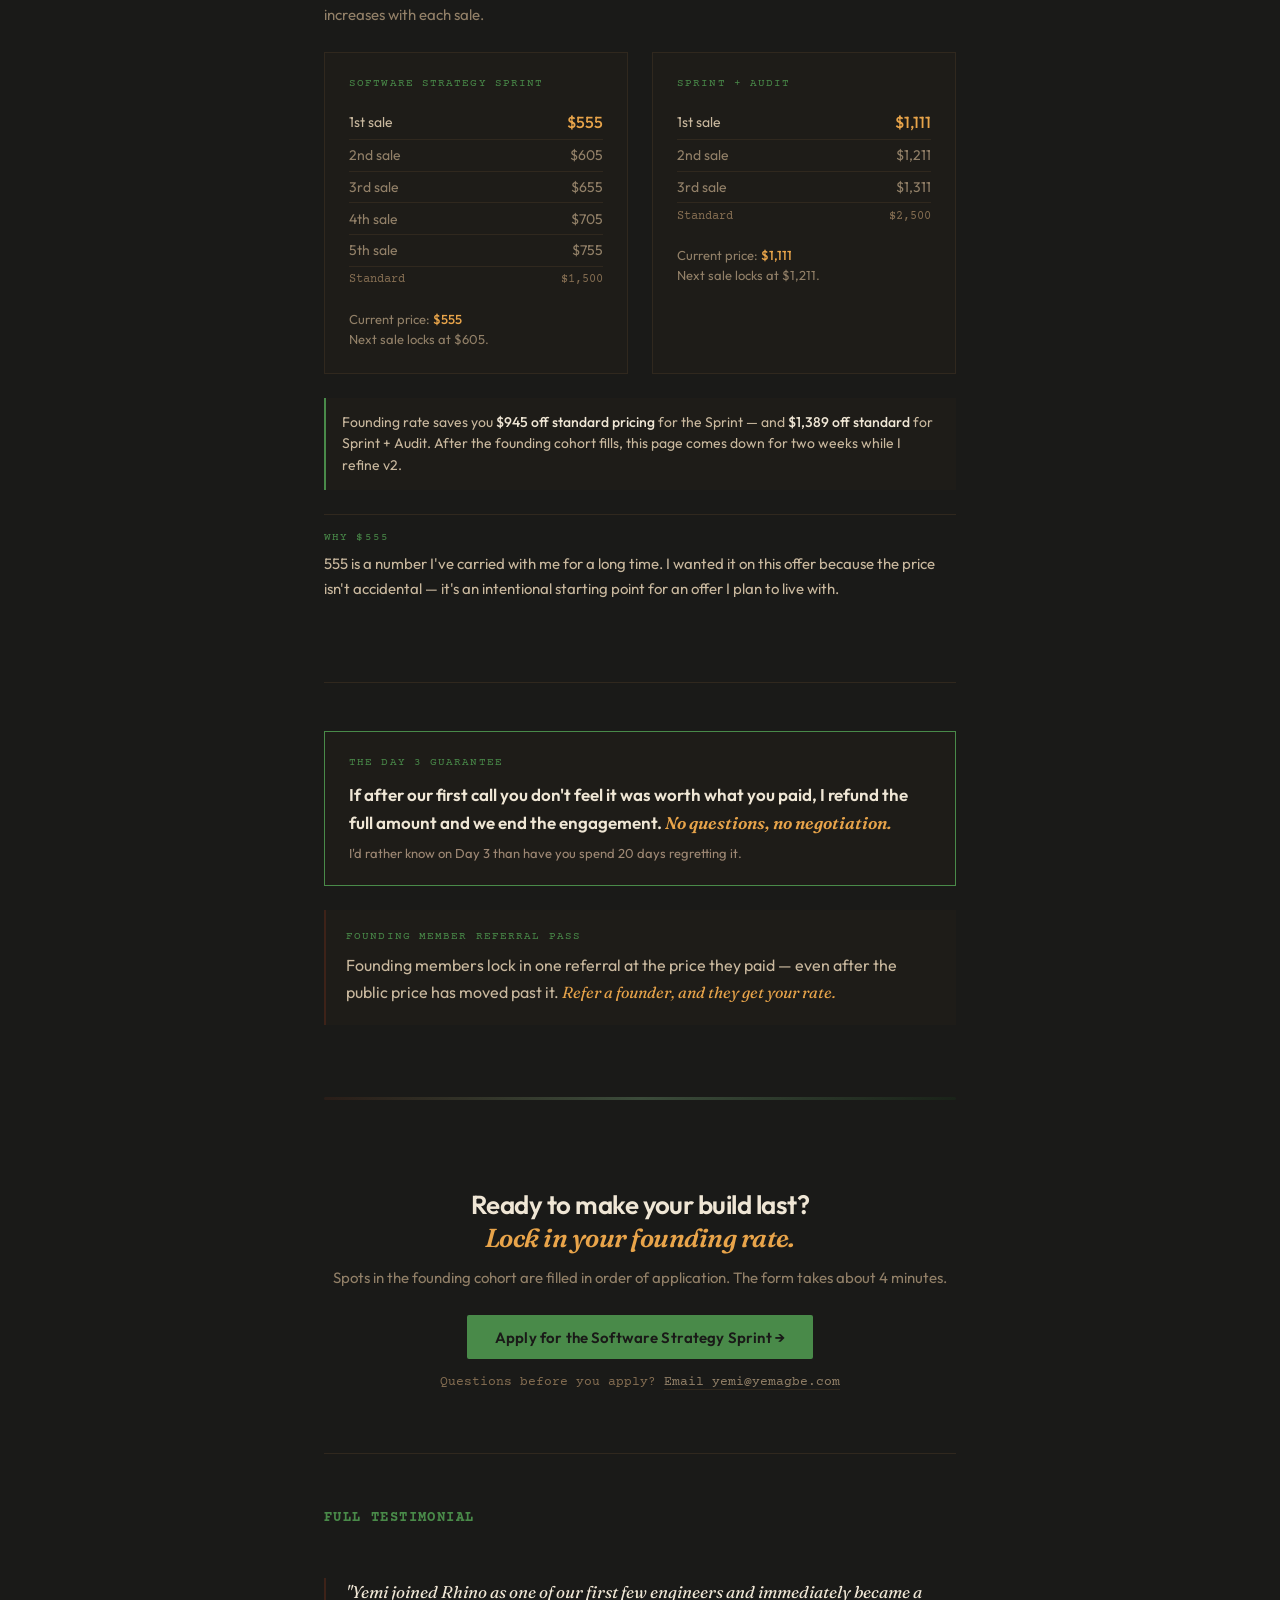
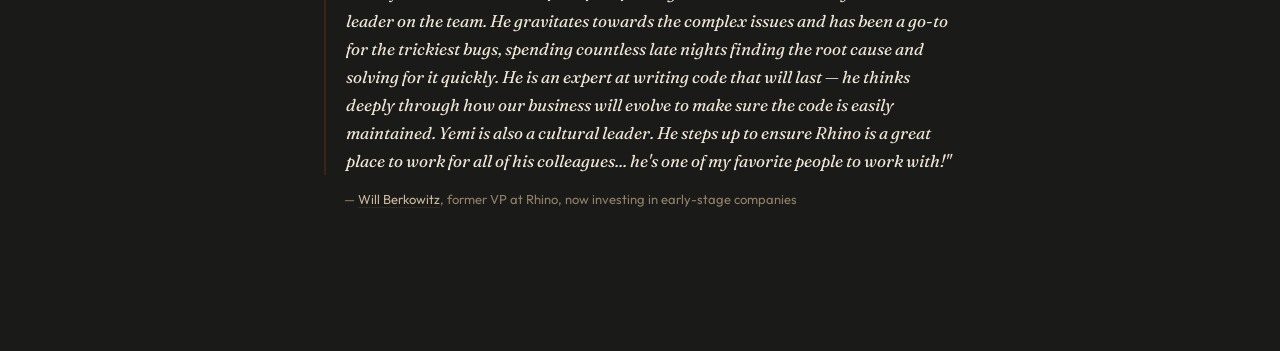
==== commit 4ab53248: "Update header navigation and CTA styling - Update CTA links on index and offer pages to use system g" ====
--- a/offer/index.html
+++ b/offer/index.html
@@ -100,7 +100,7 @@
 
       /* ── Section labels ── */
       .section-label {
-        font-family: 'Courier Prime', monospace; font-size: 12px;
+        font-family: 'Courier Prime', monospace; font-size: 14px; font-weight: 700;
         letter-spacing: 0.1em; color: var(--system); text-transform: uppercase;
         margin-bottom: 1.25rem; transition: color 0.5s;
       }
@@ -149,7 +149,7 @@
       /* ── Primary button ── */
       .btn-primary {
         display: inline-block; padding: 0.8rem 1.75rem;
-        background: var(--accent); color: var(--bg);
+        background: var(--system); color: var(--bg);
         font-family: 'Outfit', system-ui, sans-serif;
         font-size: 15px; font-weight: 600; letter-spacing: 0.01em;
         text-decoration: none; border-radius: 2px;
@@ -157,7 +157,7 @@
         border: none;
       }
       .btn-primary:hover {
-        background: var(--accent-secondary);
+        background: var(--accent);
         color: var(--bg);
       }
 
@@ -384,17 +384,16 @@
     <!-- Nav -->
     <div class="topline">
       <span class="name">
-        <a href="../" style="display:inline-flex;align-items:center;text-decoration:none;">
+        <a href="https://yemagbe.com" style="display:inline-flex;align-items:center;text-decoration:none;">
           <img src="../favicon-y-fraunces-nobox.svg" alt="Y" style="height:2.2em;vertical-align:-0.15em;">
         </a>
       </span>
-      <a class="topline-back" href="../">yemagbe.com</a>
+      <span class="name">Software Strategy Sprint</span>
       <span class="mode-toggle" onclick="toggleMode()" id="mode-icon" title="terre de jour">☀︎</span>
     </div>
 
     <!-- ① Hero -->
     <div class="offer-hero">
-      <div class="offer-tag">Software Strategy Sprint</div>
       <h1 class="offer-headline">You shipped something real with AI.<br><em>Now make sure it lasts.</em></h1>
       <p class="offer-sub">You used Cursor, Claude Code, Lovable, n8n, or some combination — and you have working software. But you also have questions you can't answer yourself: <em>Is this load-bearing? Will it survive 10x users? What did the AI actually decide for me, and which of those decisions will I regret?</em></p>
       <p class="offer-summary">This is a 20-day engagement to answer those questions and build a 90-day plan you can act on.</p>
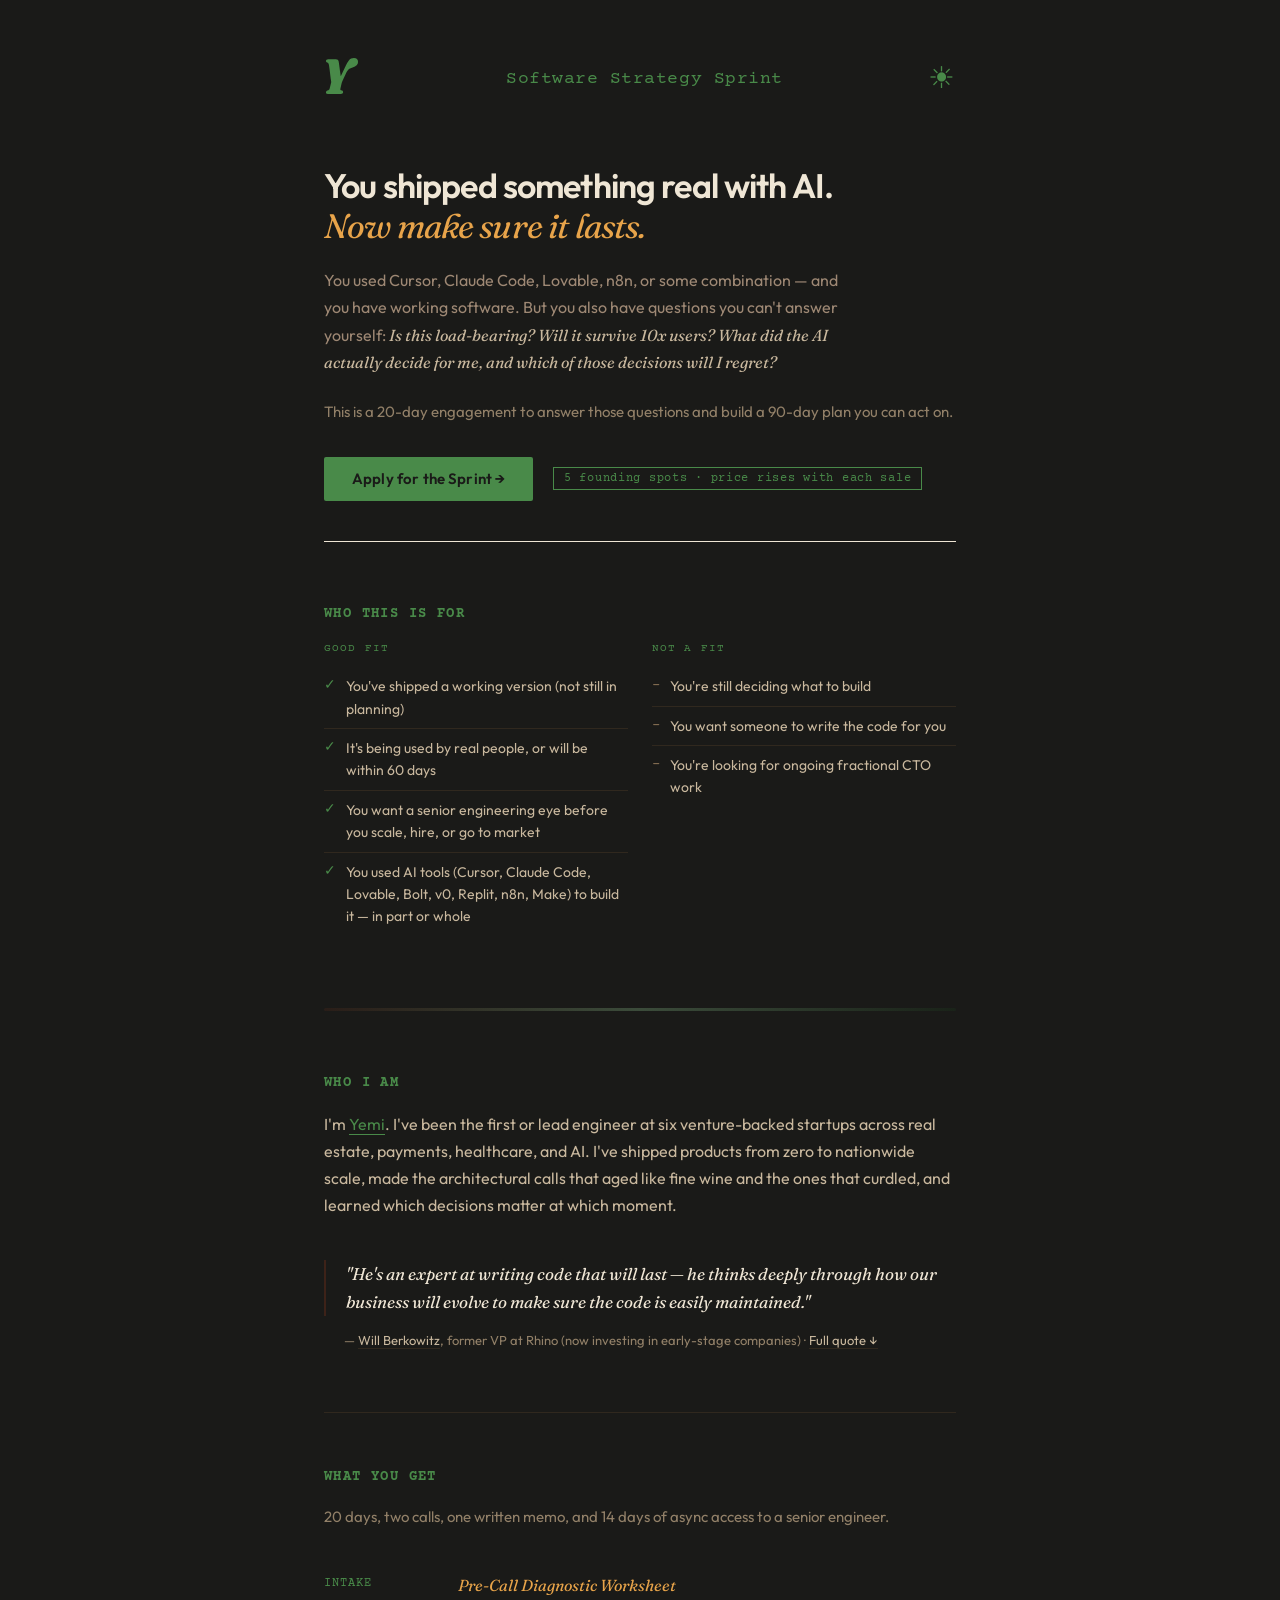
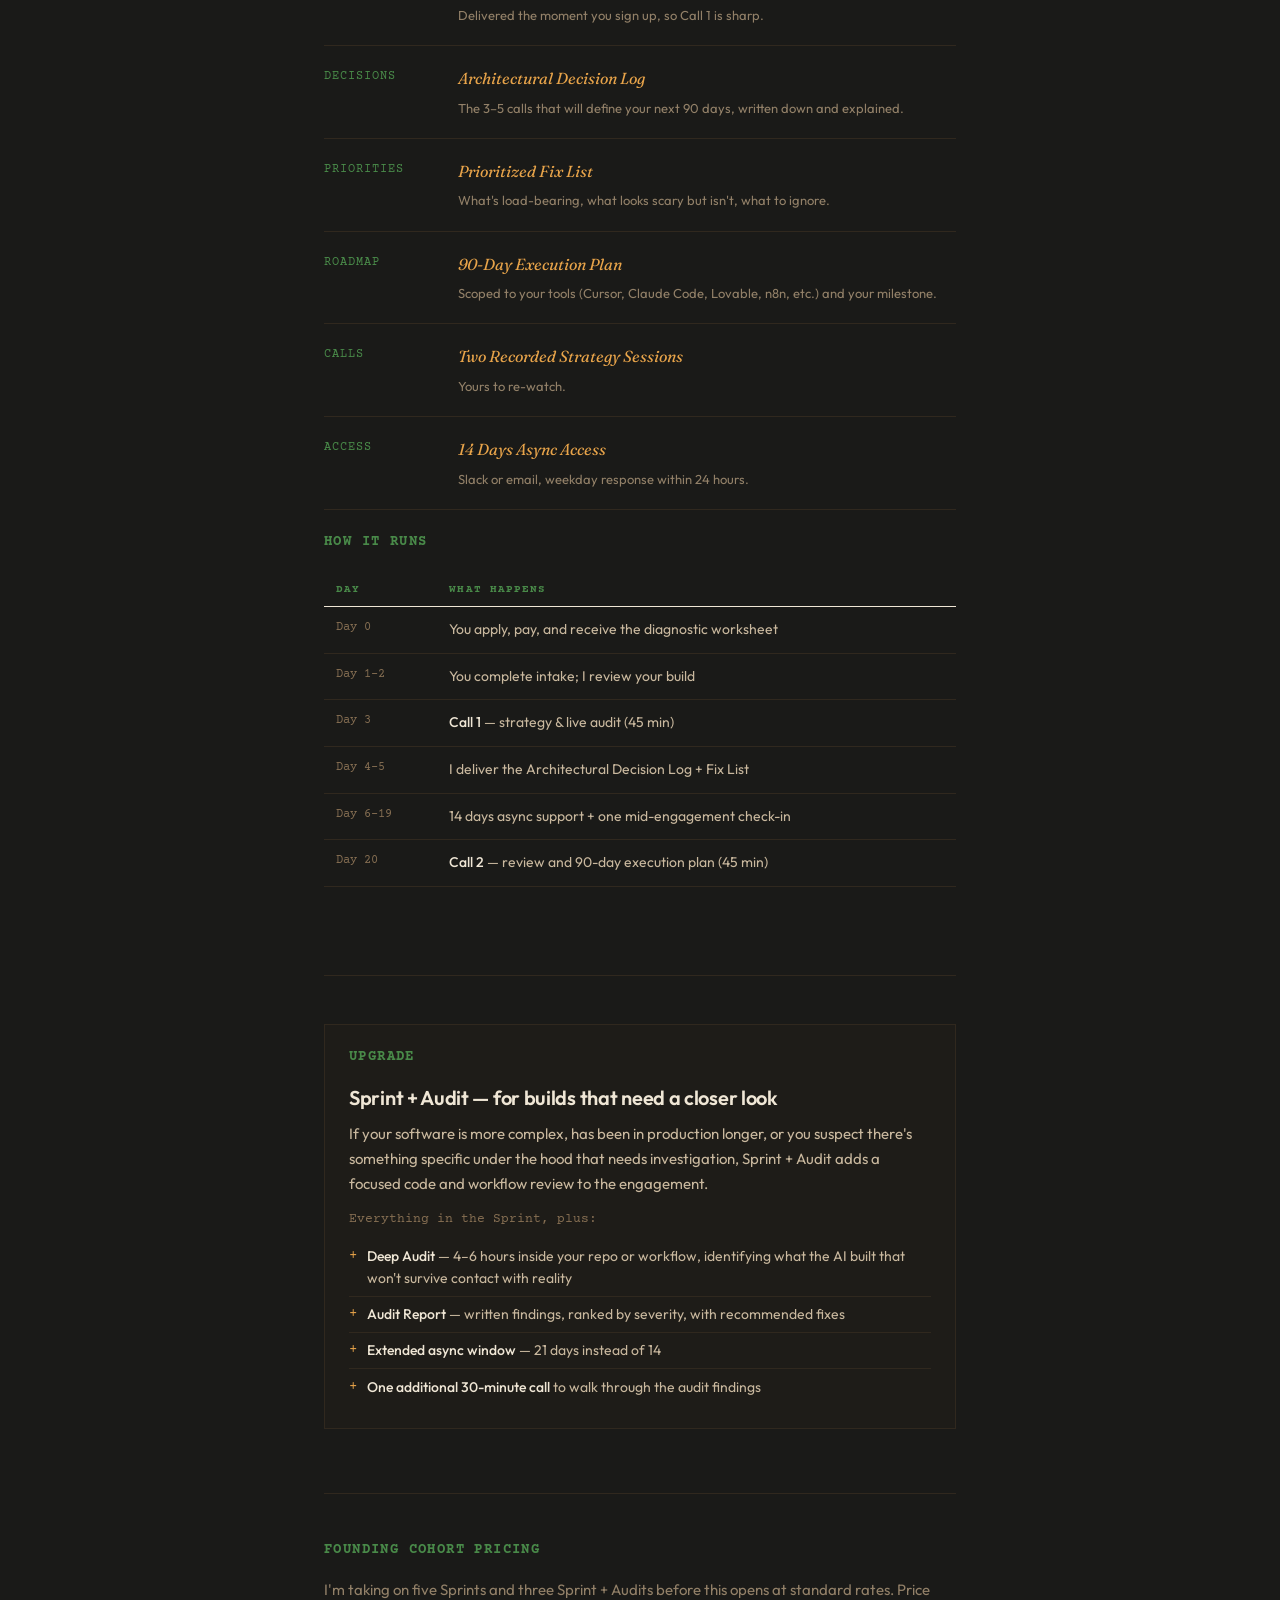
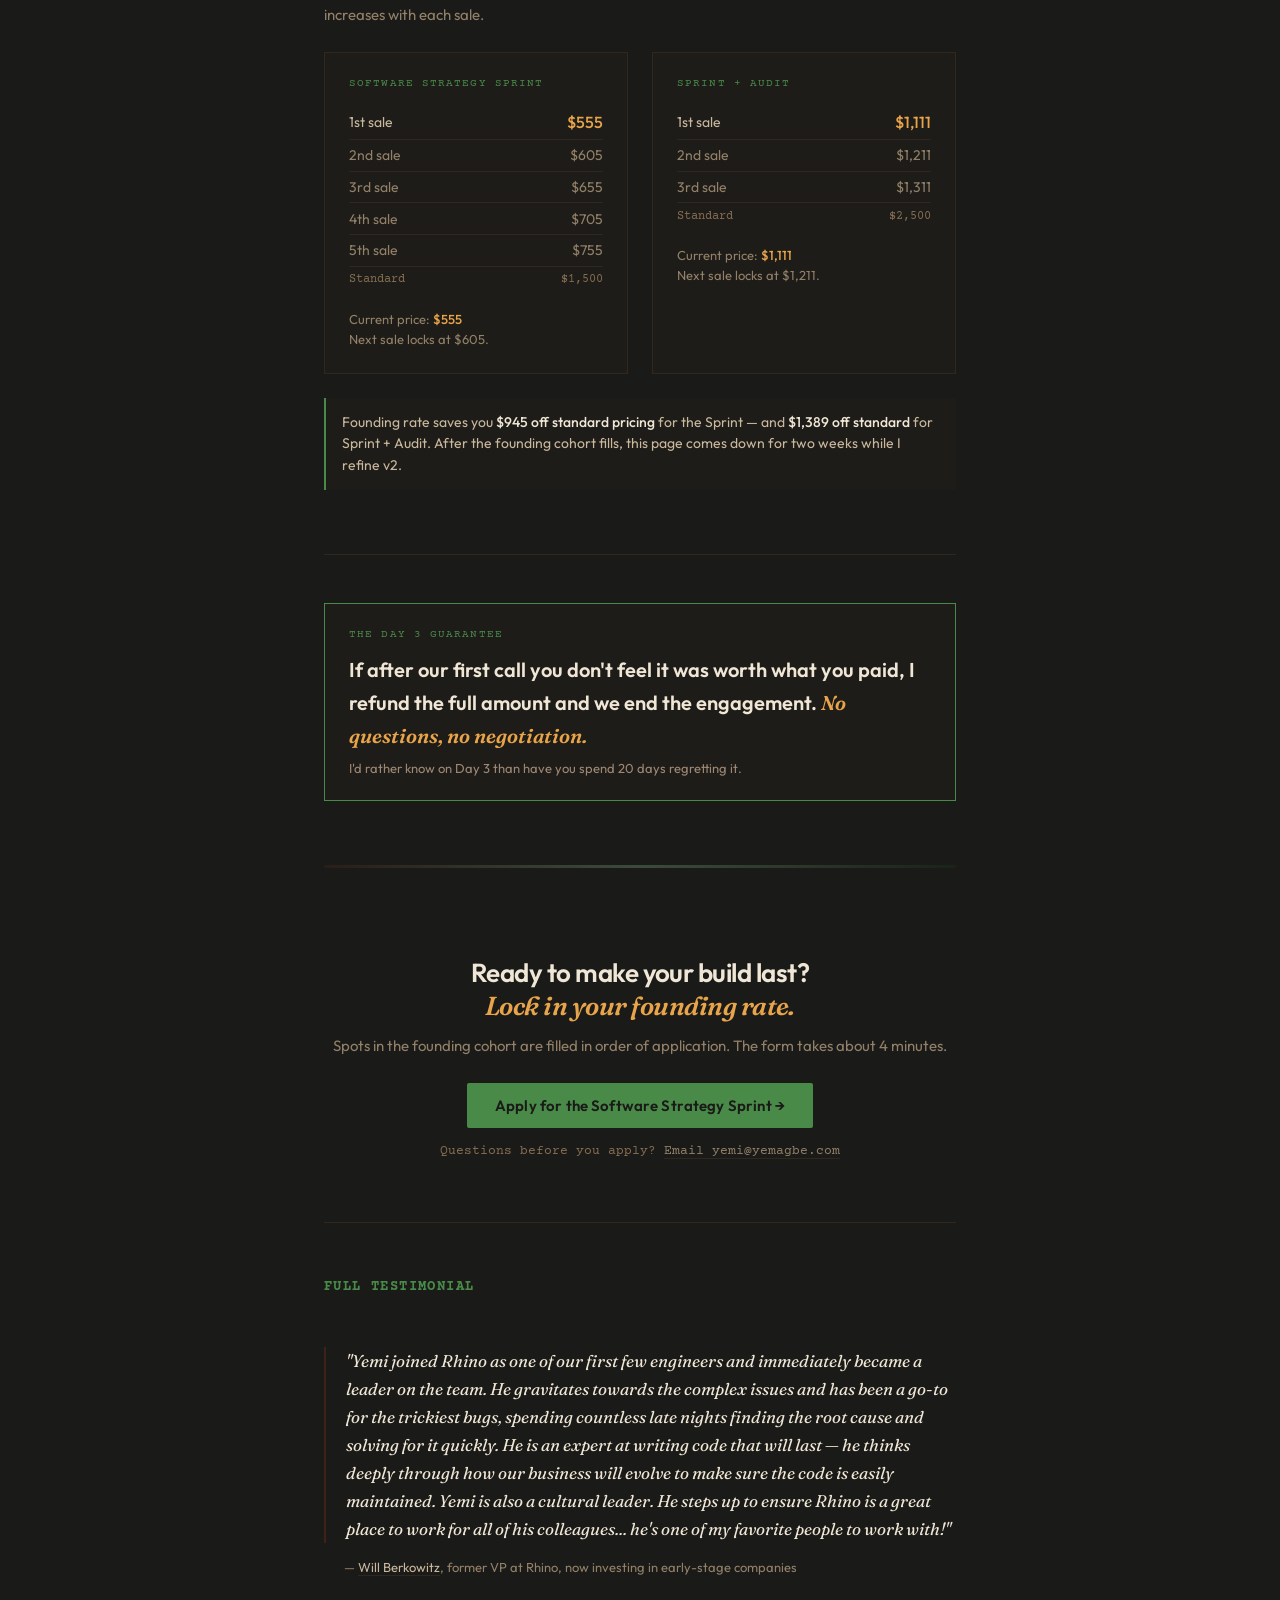
==== commit 1c5d4a54: "Refine offer page copy and layout - Link "Yemi" name to LinkedIn profile (green accent, hover to gol" ====
--- a/offer/index.html
+++ b/offer/index.html
@@ -286,7 +286,7 @@
         color: var(--system); margin-bottom: 0.75rem; transition: color 0.5s;
       }
       .guarantee-block .guarantee-body {
-        font-size: 17px; font-weight: 600; color: var(--text-bone); line-height: 1.65;
+        font-size: 20px; font-weight: 600; color: var(--text-bone); line-height: 1.65;
         margin-bottom: 0.5rem; transition: color 0.5s;
       }
       .guarantee-block .guarantee-body em {
@@ -365,6 +365,11 @@
         border-bottom: 1px solid var(--rule); transition: color 0.2s;
       }
       .cta-note a:hover { color: var(--accent); }
+      .name-link {
+        color: var(--system); text-decoration: none;
+        border-bottom: 1px solid var(--system); transition: color 0.2s, border-color 0.2s;
+      }
+      .name-link:hover { color: var(--accent); border-color: var(--accent); }
 
       @media (max-width: 640px) {
         .offer-headline { font-size: 26px; }
@@ -436,7 +441,7 @@
     <!-- ③ Who I am -->
     <div style="padding:1.5rem 0 2rem;">
       <div class="section-label">Who I am</div>
-      <p style="font-size:16px;color:var(--text-sand);line-height:1.7;margin-bottom:1rem;transition:color 0.5s;">I'm Yemi. I've been the first or lead engineer at six venture-backed startups across real estate, payments, healthcare, and AI. I've shipped products from zero to nationwide scale, made the architectural calls that aged well and the ones that didn't, and learned which decisions matter at which moment.</p>
+      <p style="font-size:16px;color:var(--text-sand);line-height:1.7;margin-bottom:1rem;transition:color 0.5s;">I'm <a href="https://www.linkedin.com/in/yemagbe/" target="_blank" rel="noopener" class="name-link">Yemi</a>. I've been the first or lead engineer at six venture-backed startups across real estate, payments, healthcare, and AI. I've shipped products from zero to nationwide scale, made the architectural calls that aged like fine wine and the ones that curdled, and learned which decisions matter at which moment.</p>
       <div class="testimonial-block" style="padding:1.5rem 0 0;">
         <blockquote>"He's an expert at writing code that will last — he thinks deeply through how our business will evolve to make sure the code is easily maintained."</blockquote>
         <div class="attribution">— <a href="https://www.linkedin.com/in/will-berkowitz/" target="_blank" rel="noopener">Will Berkowitz</a>, former VP at Rhino (now investing in early-stage companies) · <a href="#full-testimonial">Full quote ↓</a></div>
@@ -451,6 +456,13 @@
       <p style="font-size:15px;color:var(--text-dusk);line-height:1.65;margin-bottom:1.5rem;transition:color 0.5s;">20 days, two calls, one written memo, and 14 days of async access to a senior engineer.</p>
 
       <div class="interleave-row">
+        <div class="il-label">Intake</div>
+        <div>
+          <div class="il-claim"><em>Pre-Call Diagnostic Worksheet</em></div>
+          <div class="il-proof">Delivered the moment you sign up, so Call 1 is sharp.</div>
+        </div>
+      </div>
+      <div class="interleave-row">
         <div class="il-label">Decisions</div>
         <div>
           <div class="il-claim"><em>Architectural Decision Log</em></div>
@@ -483,13 +495,6 @@
         <div>
           <div class="il-claim"><em>14 Days Async Access</em></div>
           <div class="il-proof">Slack or email, weekday response within 24 hours.</div>
-        </div>
-      </div>
-      <div class="interleave-row">
-        <div class="il-label">Intake</div>
-        <div>
-          <div class="il-claim"><em>Pre-Call Diagnostic Worksheet</em></div>
-          <div class="il-proof">Delivered the moment you sign up, so Call 1 is sharp.</div>
         </div>
       </div>
     </div>
@@ -570,10 +575,6 @@
         Founding rate saves you <strong>$945 off standard pricing</strong> for the Sprint — and <strong>$1,389 off standard</strong> for Sprint + Audit. After the founding cohort fills, this page comes down for two weeks while I refine v2.
       </div>
 
-      <div class="why-block">
-        <div class="why-label">Why $555</div>
-        <p>555 is a number I've carried with me for a long time. I wanted it on this offer because the price isn't accidental — it's an intentional starting point for an offer I plan to live with.</p>
-      </div>
     </div>
 
     <hr class="divider">
@@ -584,14 +585,6 @@
         <div class="guarantee-label">The Day 3 Guarantee</div>
         <div class="guarantee-body">If after our first call you don't feel it was worth what you paid, I refund the full amount and we end the engagement. <em>No questions, no negotiation.</em></div>
         <div class="guarantee-sub">I'd rather know on Day 3 than have you spend 20 days regretting it.</div>
-      </div>
-    </div>
-
-    <!-- ⑧ Referral pass -->
-    <div style="padding:0 0 2rem;">
-      <div class="callout">
-        <div class="callout-label">Founding member referral pass</div>
-        <div class="callout-body">Founding members lock in one referral at the price they paid — even after the public price has moved past it. <em>Refer a founder, and they get your rate.</em></div>
       </div>
     </div>
 
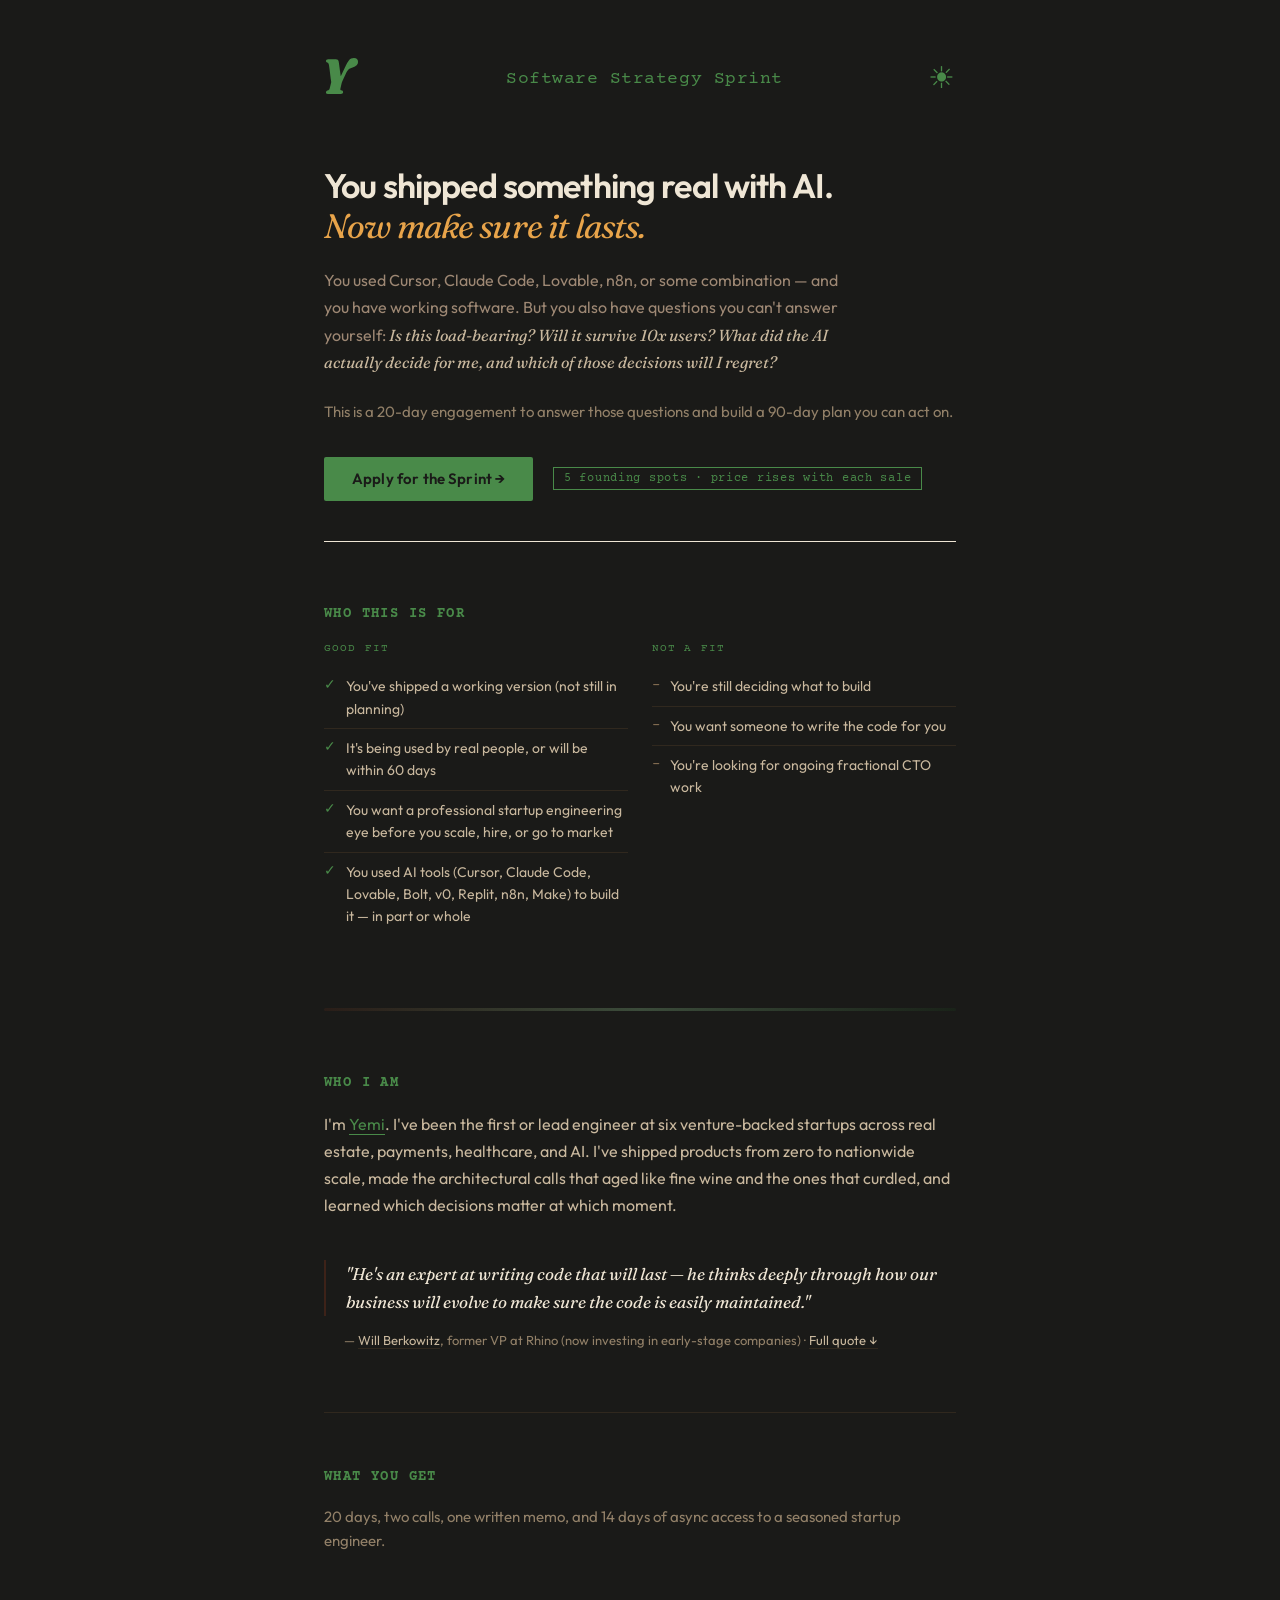
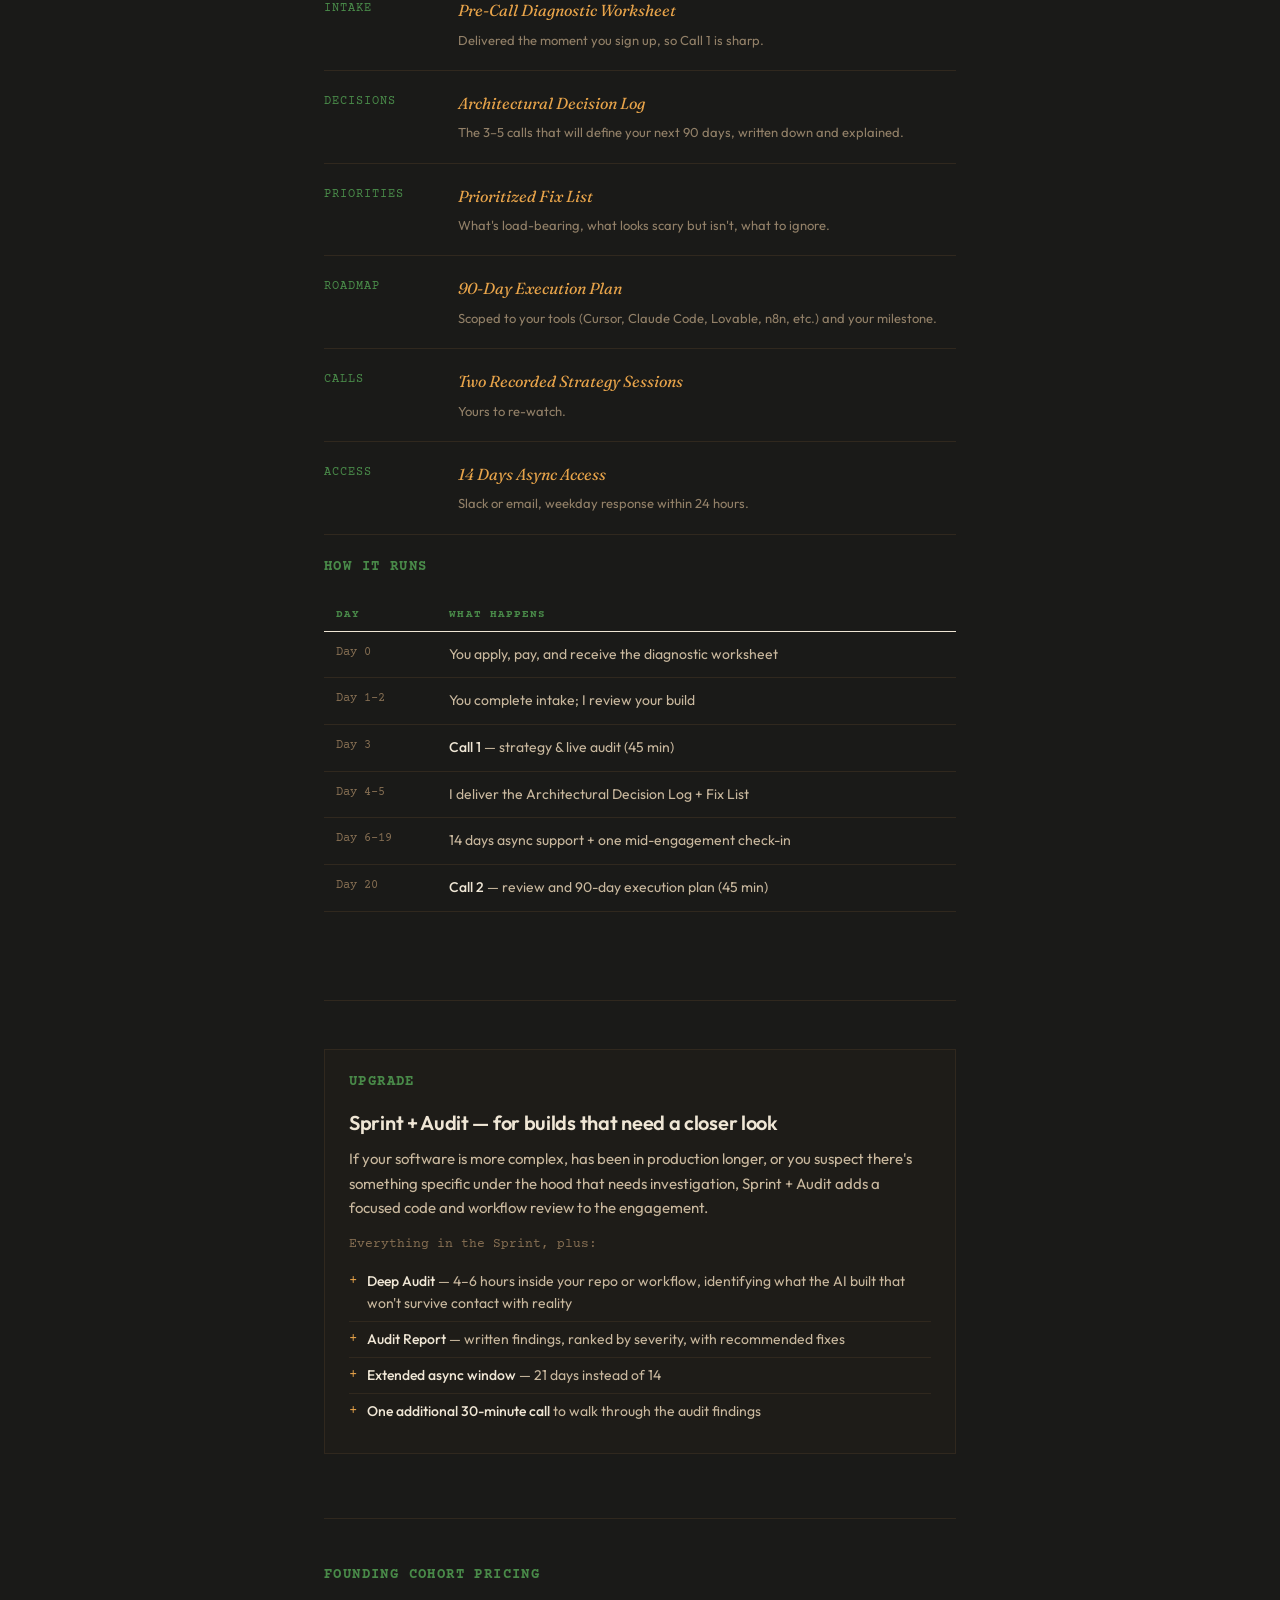
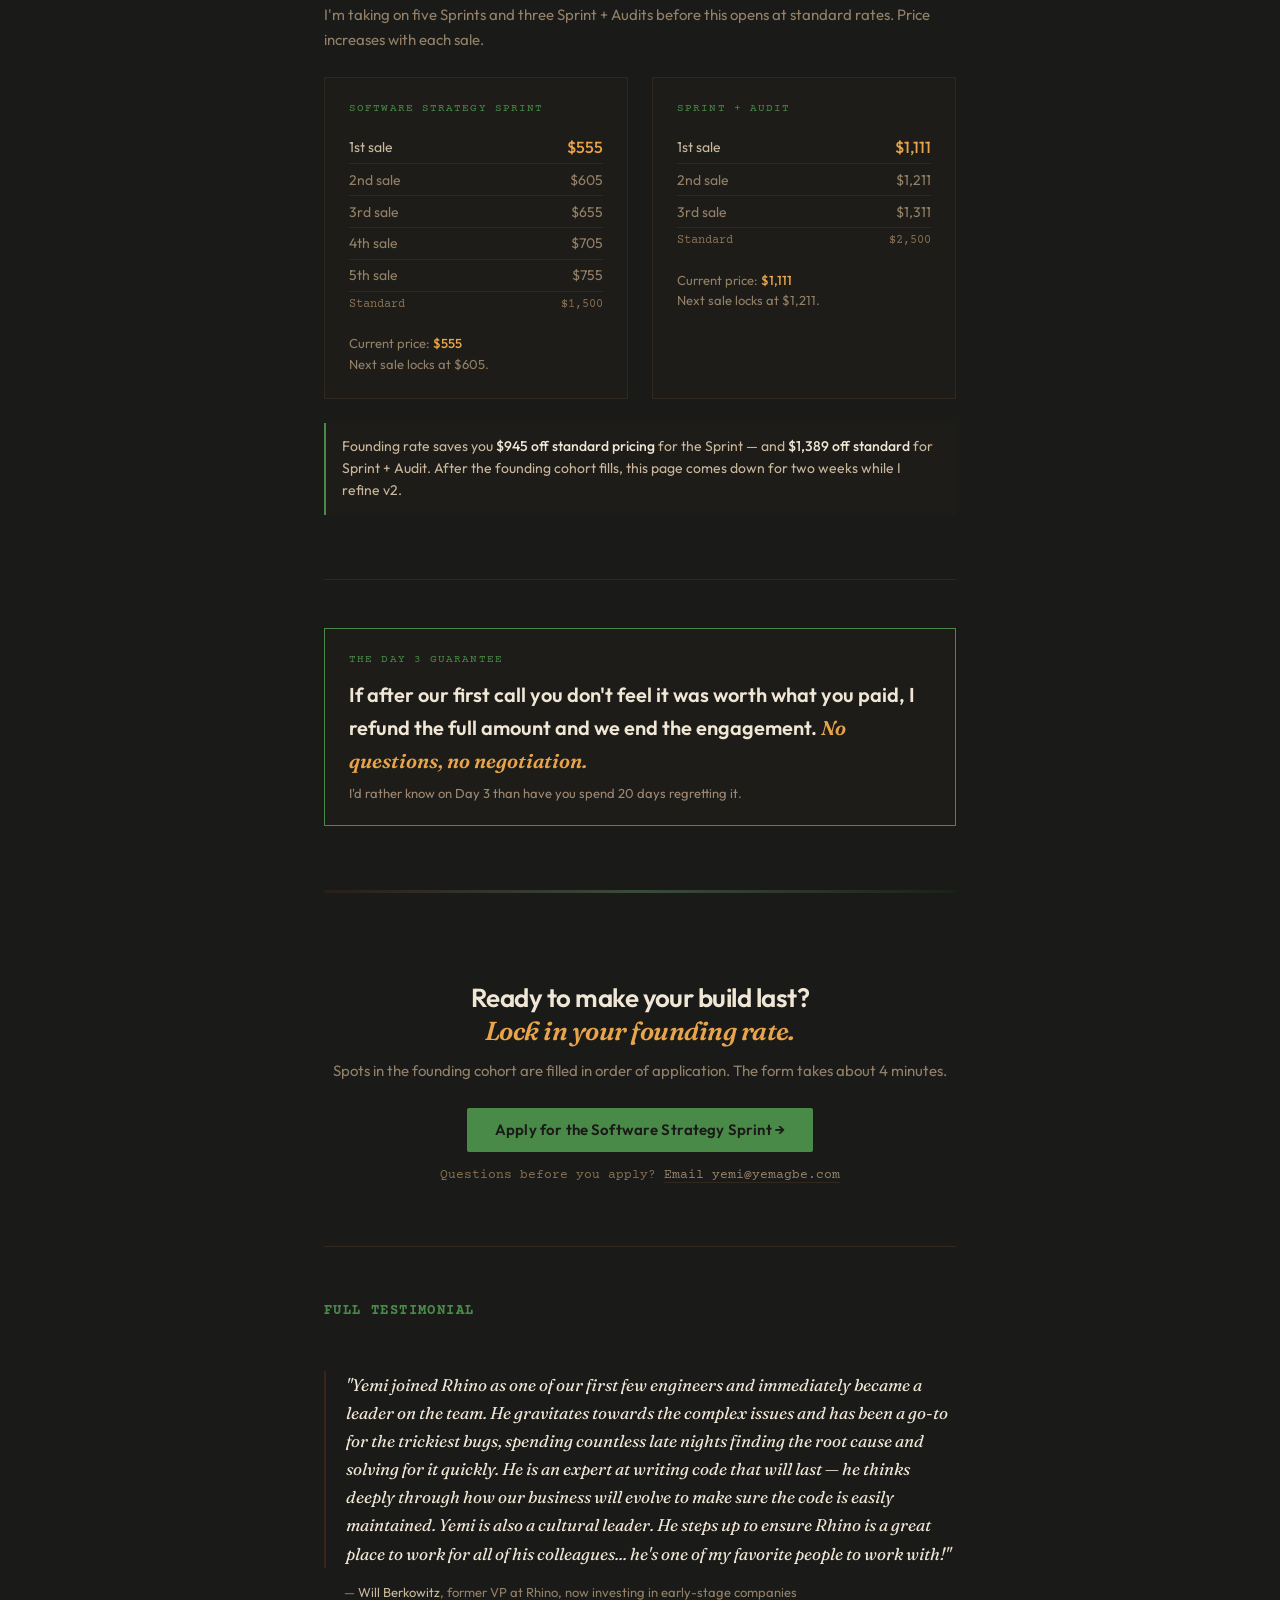
==== commit 46850af5: "Update descriptions for engineering support" ====
--- a/offer/index.html
+++ b/offer/index.html
@@ -421,7 +421,7 @@
           <ul class="fit-list">
             <li><span class="marker">✓</span><span>You've shipped a working version (not still in planning)</span></li>
             <li><span class="marker">✓</span><span>It's being used by real people, or will be within 60 days</span></li>
-            <li><span class="marker">✓</span><span>You want a senior engineering eye before you scale, hire, or go to market</span></li>
+            <li><span class="marker">✓</span><span>You want a professional startup engineering eye before you scale, hire, or go to market</span></li>
             <li><span class="marker">✓</span><span>You used AI tools (Cursor, Claude Code, Lovable, Bolt, v0, Replit, n8n, Make) to build it — in part or whole</span></li>
           </ul>
         </div>
@@ -453,7 +453,7 @@
     <!-- ④ What you get -->
     <div style="padding:1.5rem 0;">
       <div class="section-label">What you get</div>
-      <p style="font-size:15px;color:var(--text-dusk);line-height:1.65;margin-bottom:1.5rem;transition:color 0.5s;">20 days, two calls, one written memo, and 14 days of async access to a senior engineer.</p>
+      <p style="font-size:15px;color:var(--text-dusk);line-height:1.65;margin-bottom:1.5rem;transition:color 0.5s;">20 days, two calls, one written memo, and 14 days of async access to a seasoned startup engineer.</p>
 
       <div class="interleave-row">
         <div class="il-label">Intake</div>
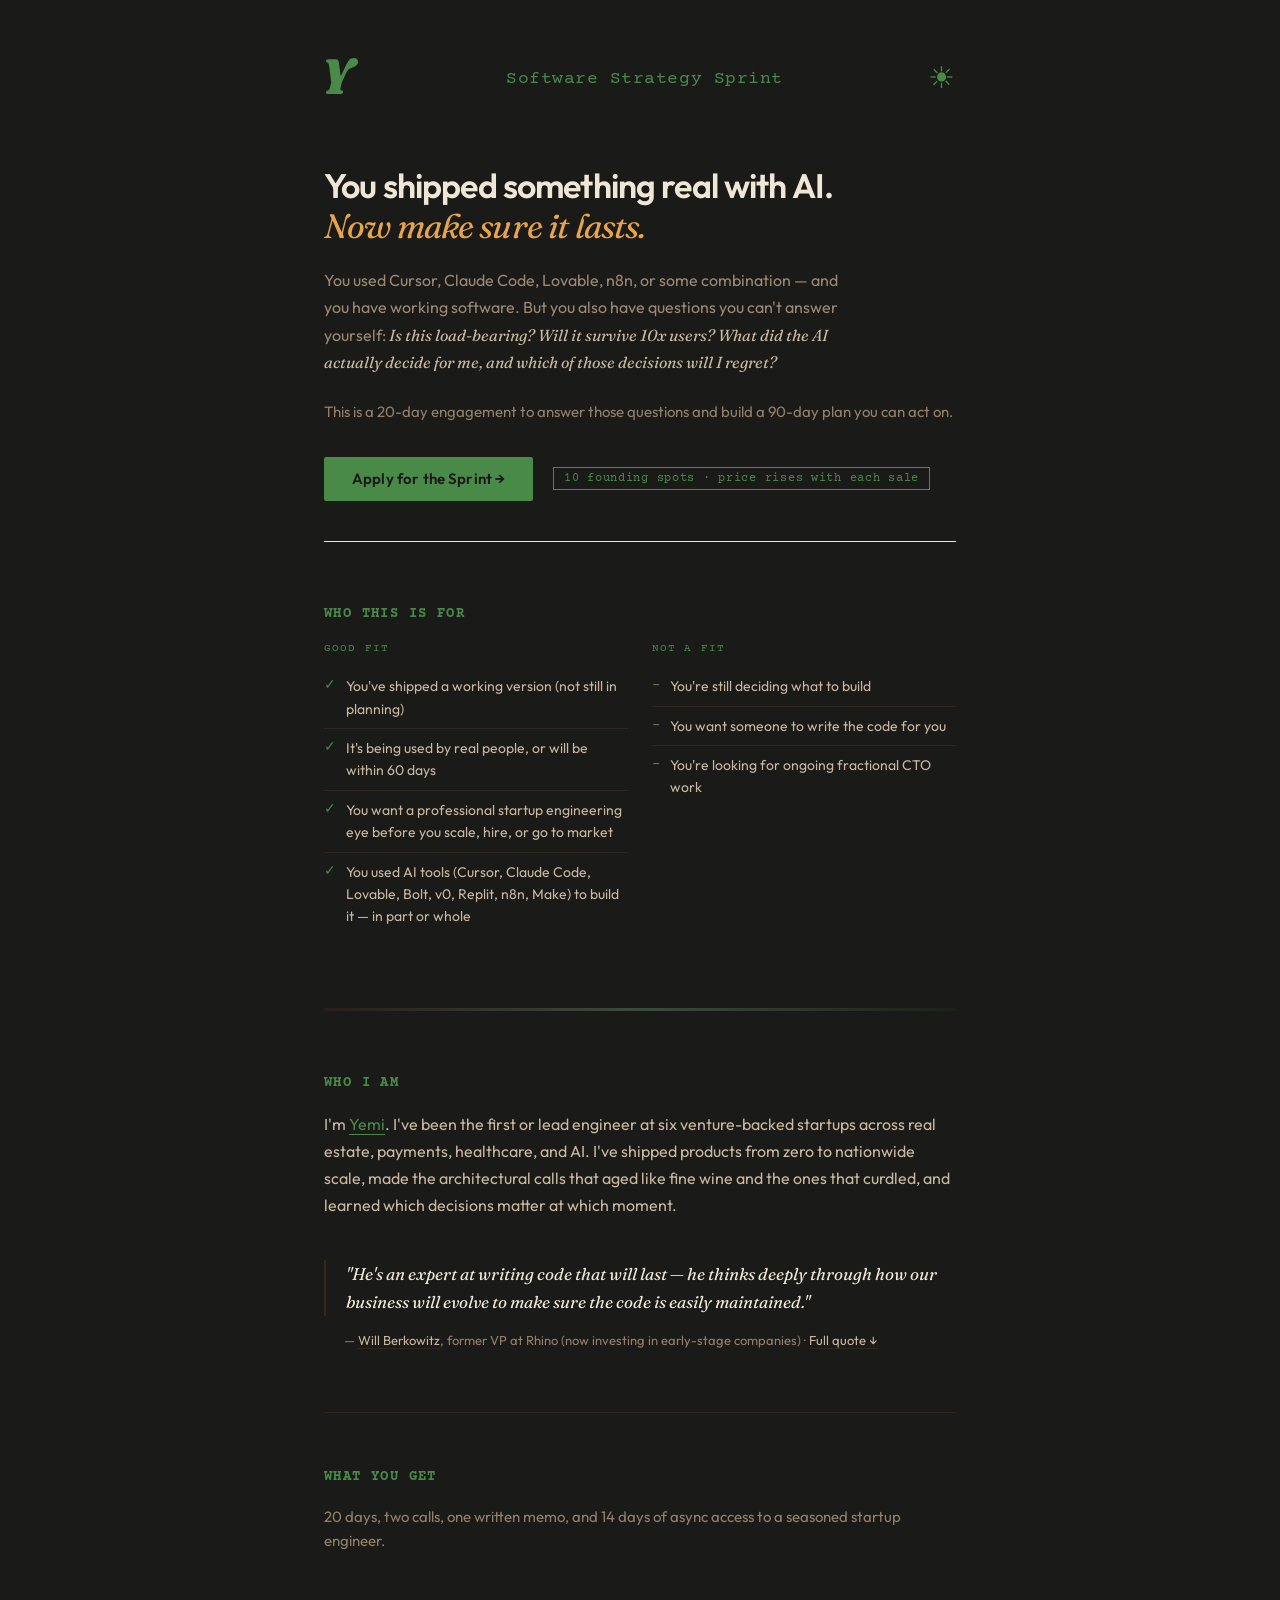
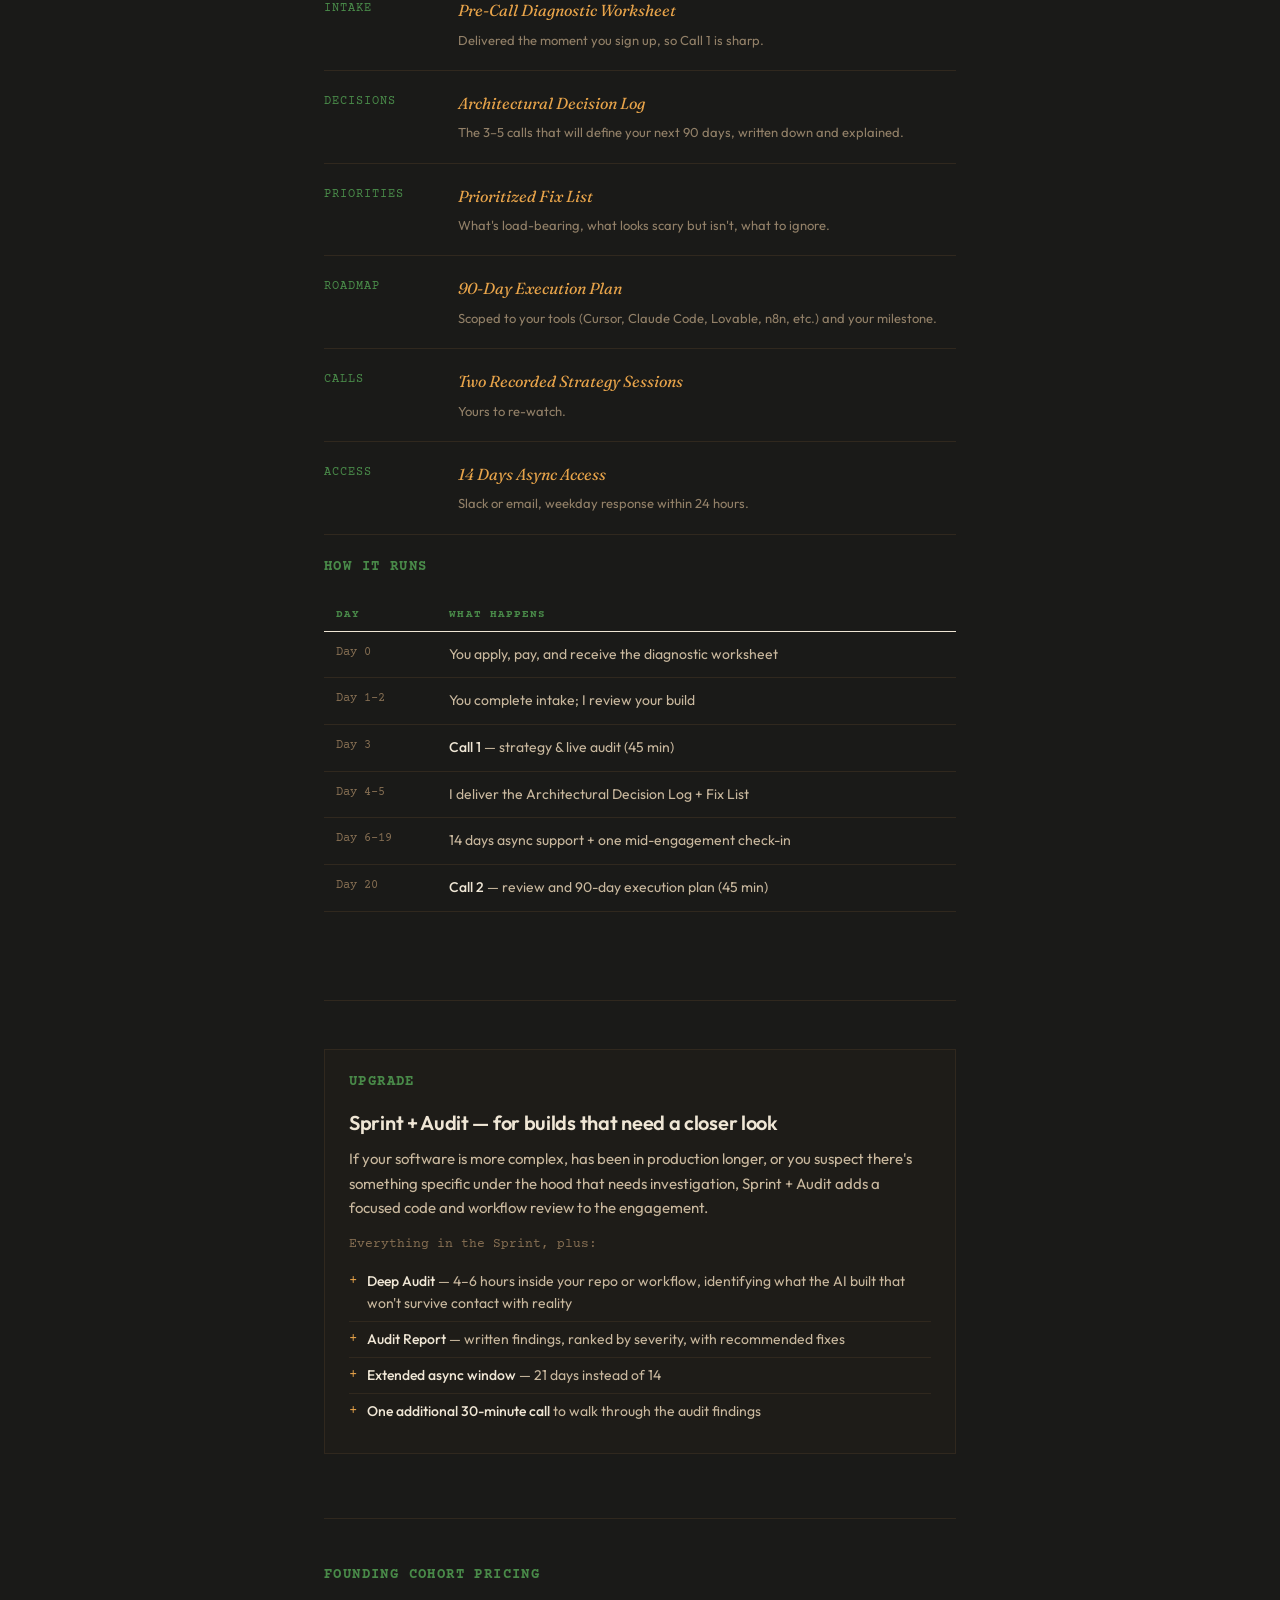
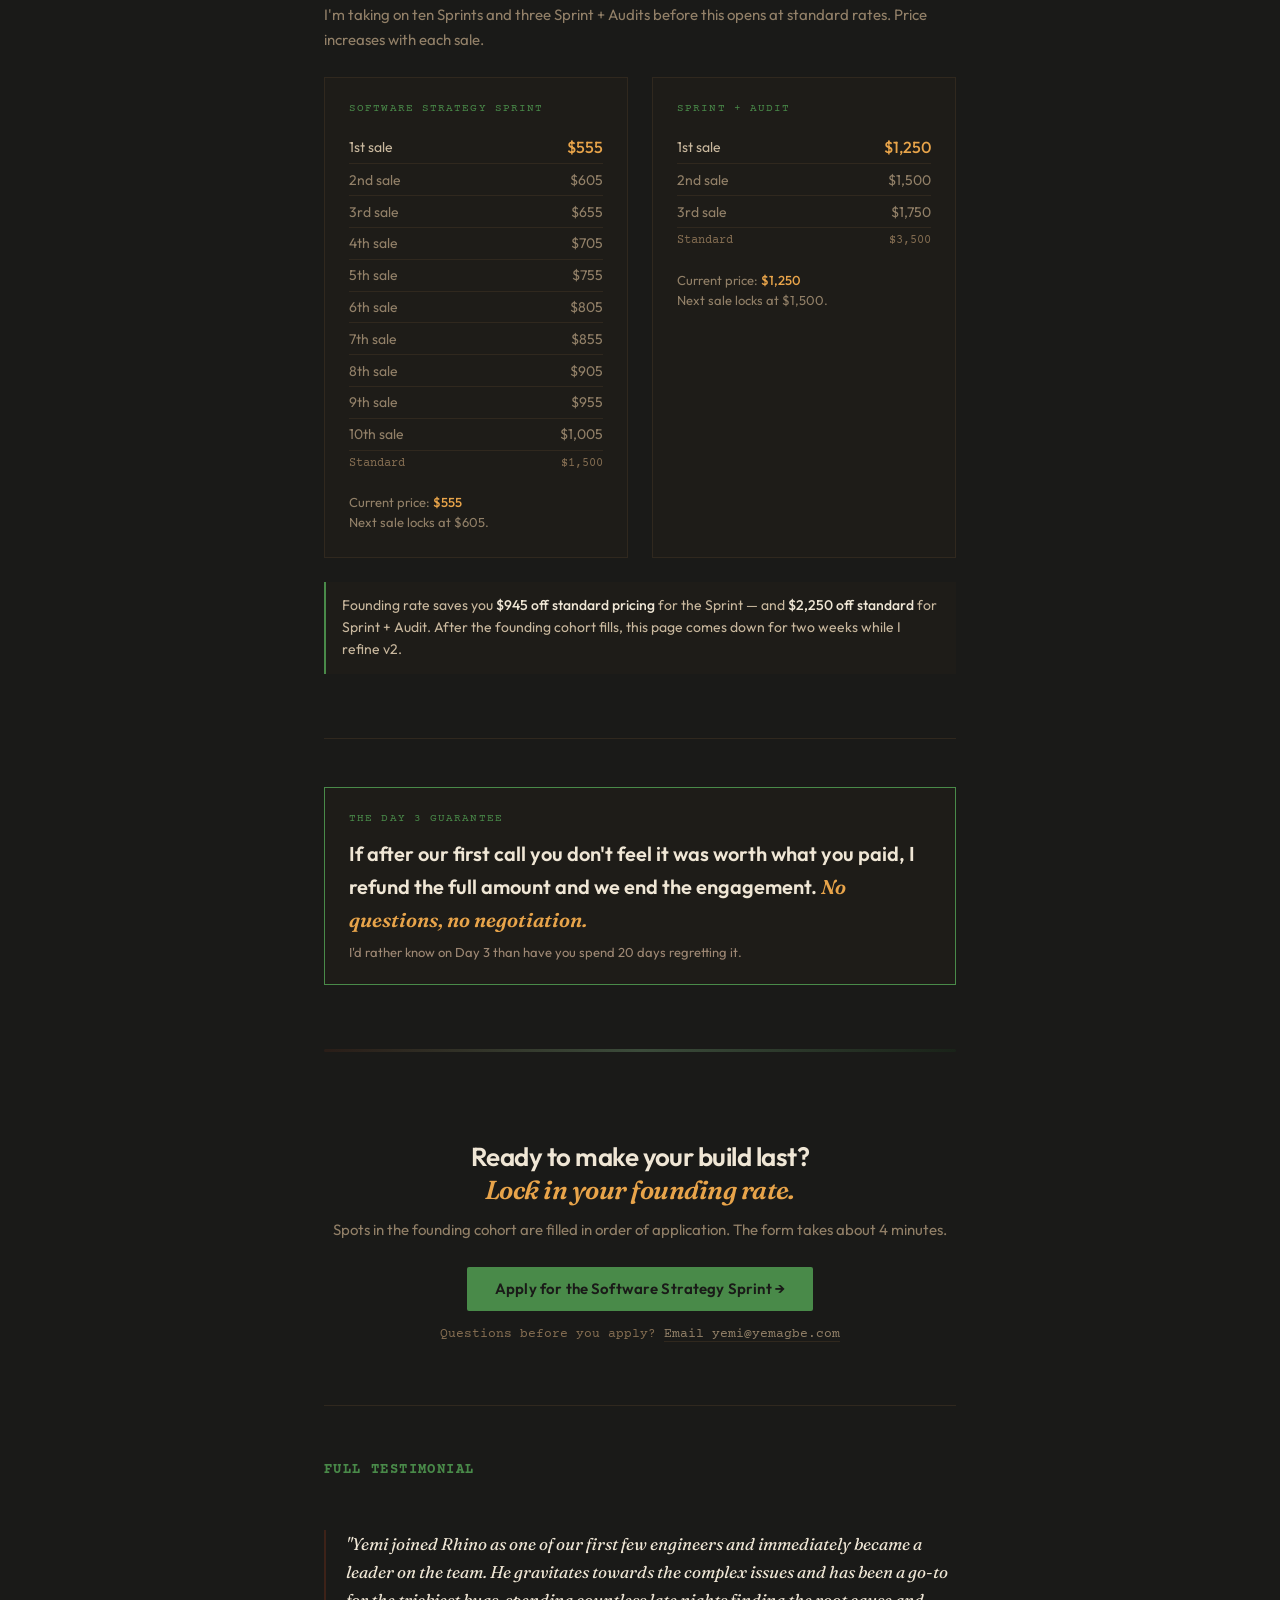
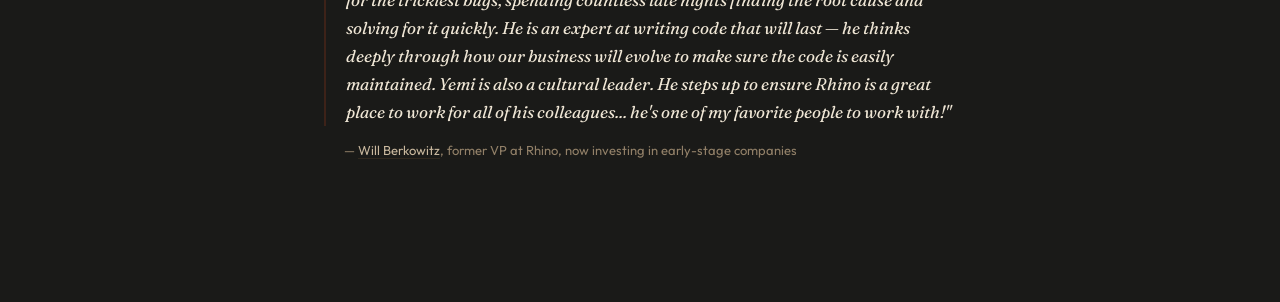
==== commit c304097d: "Update offer page pricing and spot count for founding cohort Expands Sprint founding spots from 5 to" ====
--- a/offer/index.html
+++ b/offer/index.html
@@ -405,7 +405,7 @@
       <div class="hero-cta">
         <div class="hero-cta-row">
           <a class="btn-primary" href="mailto:yemi@yemagbe.com?subject=Software%20Strategy%20Sprint%20Application">Apply for the Sprint →</a>
-          <span class="scarcity-tag">5 founding spots · price rises with each sale</span>
+          <span class="scarcity-tag">10 founding spots · price rises with each sale</span>
         </div>
       </div>
     </div>
@@ -540,7 +540,7 @@
     <!-- ⑥ Pricing -->
     <div style="padding:1rem 0 2rem;">
       <div class="section-label">Founding cohort pricing</div>
-      <p style="font-size:15px;color:var(--text-dusk);line-height:1.65;margin-bottom:1.5rem;transition:color 0.5s;">I'm taking on five Sprints and three Sprint + Audits before this opens at standard rates. Price increases with each sale.</p>
+      <p style="font-size:15px;color:var(--text-dusk);line-height:1.65;margin-bottom:1.5rem;transition:color 0.5s;">I'm taking on ten Sprints and three Sprint + Audits before this opens at standard rates. Price increases with each sale.</p>
 
       <div class="pricing-grid">
         <div class="pricing-card">
@@ -552,6 +552,11 @@
               <tr><td>3rd sale</td><td>$655</td></tr>
               <tr><td>4th sale</td><td>$705</td></tr>
               <tr><td>5th sale</td><td>$755</td></tr>
+              <tr><td>6th sale</td><td>$805</td></tr>
+              <tr><td>7th sale</td><td>$855</td></tr>
+              <tr><td>8th sale</td><td>$905</td></tr>
+              <tr><td>9th sale</td><td>$955</td></tr>
+              <tr><td>10th sale</td><td>$1,005</td></tr>
               <tr><td class="standard">Standard</td><td class="standard">$1,500</td></tr>
             </tbody>
           </table>
@@ -561,18 +566,18 @@
           <div class="pricing-card-title">Sprint + Audit</div>
           <table class="pricing-table">
             <tbody>
-              <tr class="current"><td>1st sale</td><td>$1,111</td></tr>
-              <tr><td>2nd sale</td><td>$1,211</td></tr>
-              <tr><td>3rd sale</td><td>$1,311</td></tr>
-              <tr><td class="standard">Standard</td><td class="standard">$2,500</td></tr>
+              <tr class="current"><td>1st sale</td><td>$1,250</td></tr>
+              <tr><td>2nd sale</td><td>$1,500</td></tr>
+              <tr><td>3rd sale</td><td>$1,750</td></tr>
+              <tr><td class="standard">Standard</td><td class="standard">$3,500</td></tr>
             </tbody>
           </table>
-          <div class="price-footnote">Current price: <strong>$1,111</strong><br>Next sale locks at $1,211.</div>
+          <div class="price-footnote">Current price: <strong>$1,250</strong><br>Next sale locks at $1,500.</div>
         </div>
       </div>
 
       <div class="savings-callout">
-        Founding rate saves you <strong>$945 off standard pricing</strong> for the Sprint — and <strong>$1,389 off standard</strong> for Sprint + Audit. After the founding cohort fills, this page comes down for two weeks while I refine v2.
+        Founding rate saves you <strong>$945 off standard pricing</strong> for the Sprint — and <strong>$2,250 off standard</strong> for Sprint + Audit. After the founding cohort fills, this page comes down for two weeks while I refine v2.
       </div>
 
     </div>
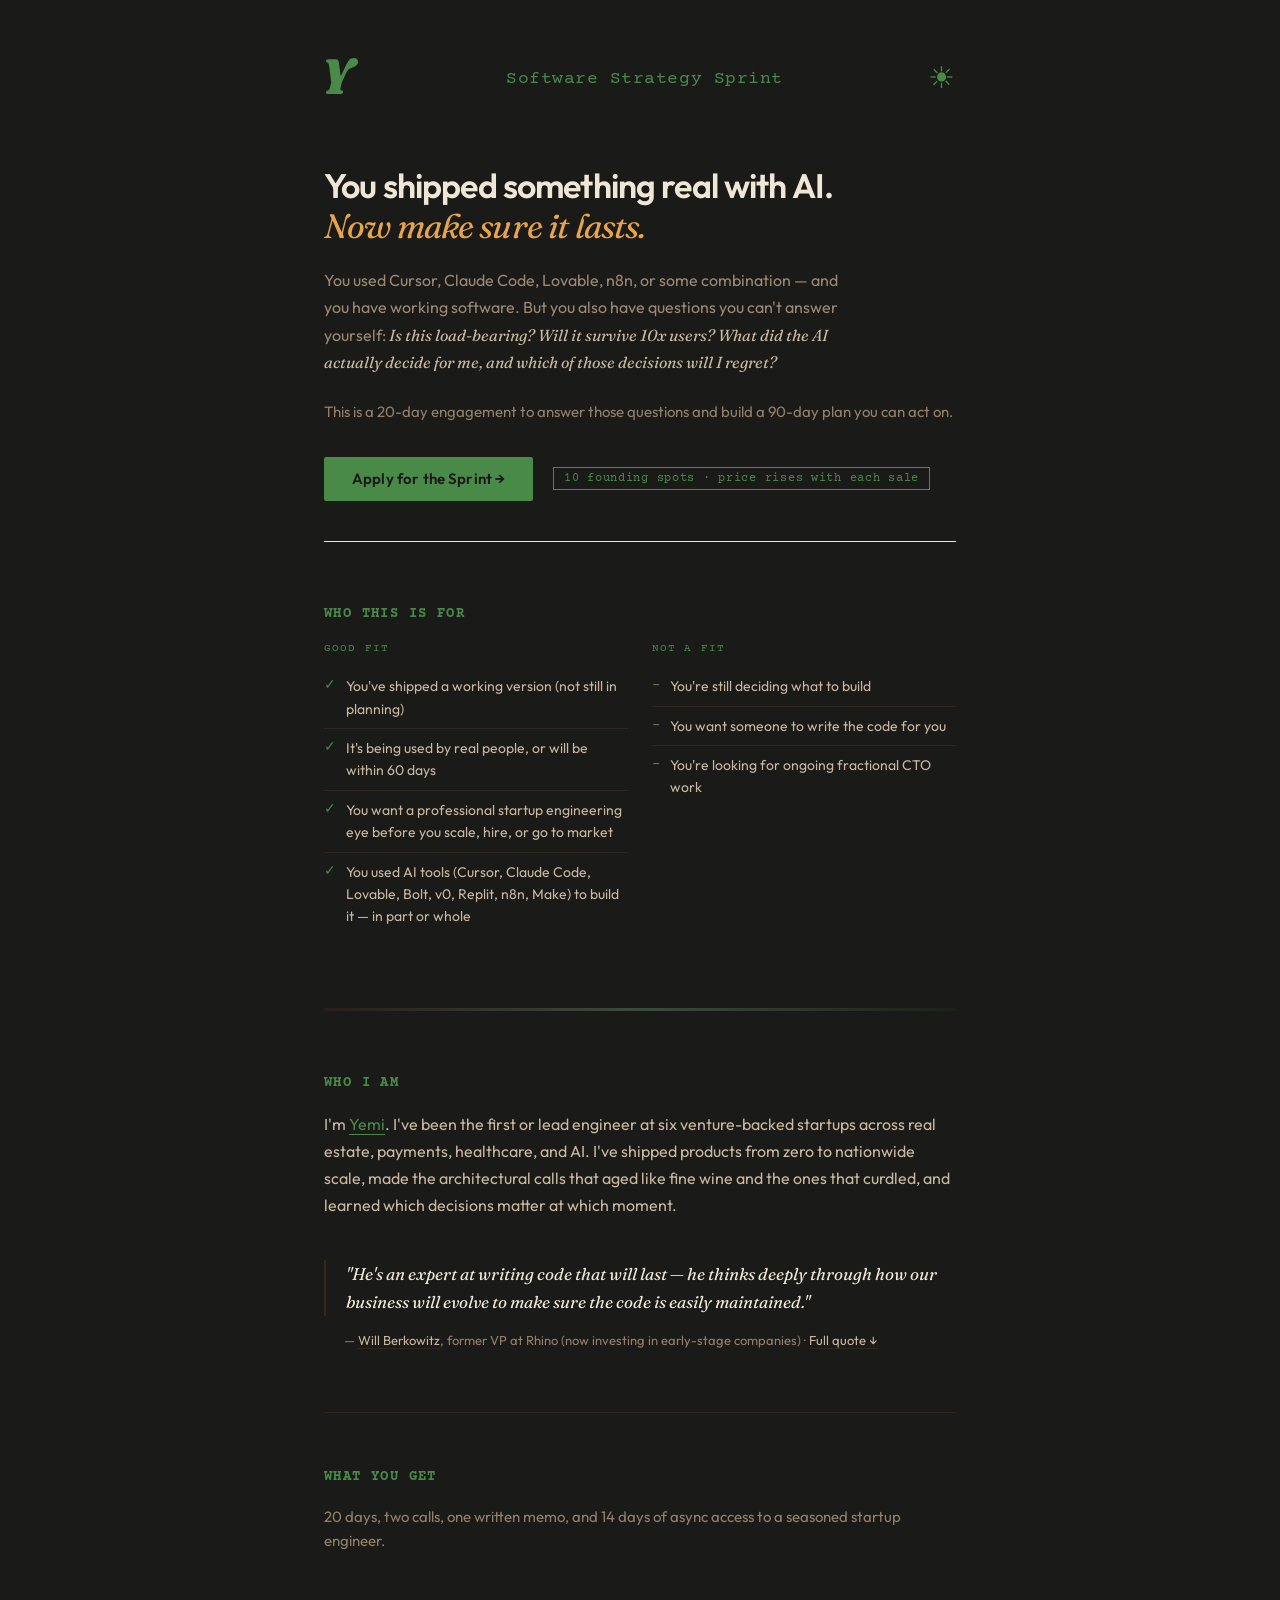
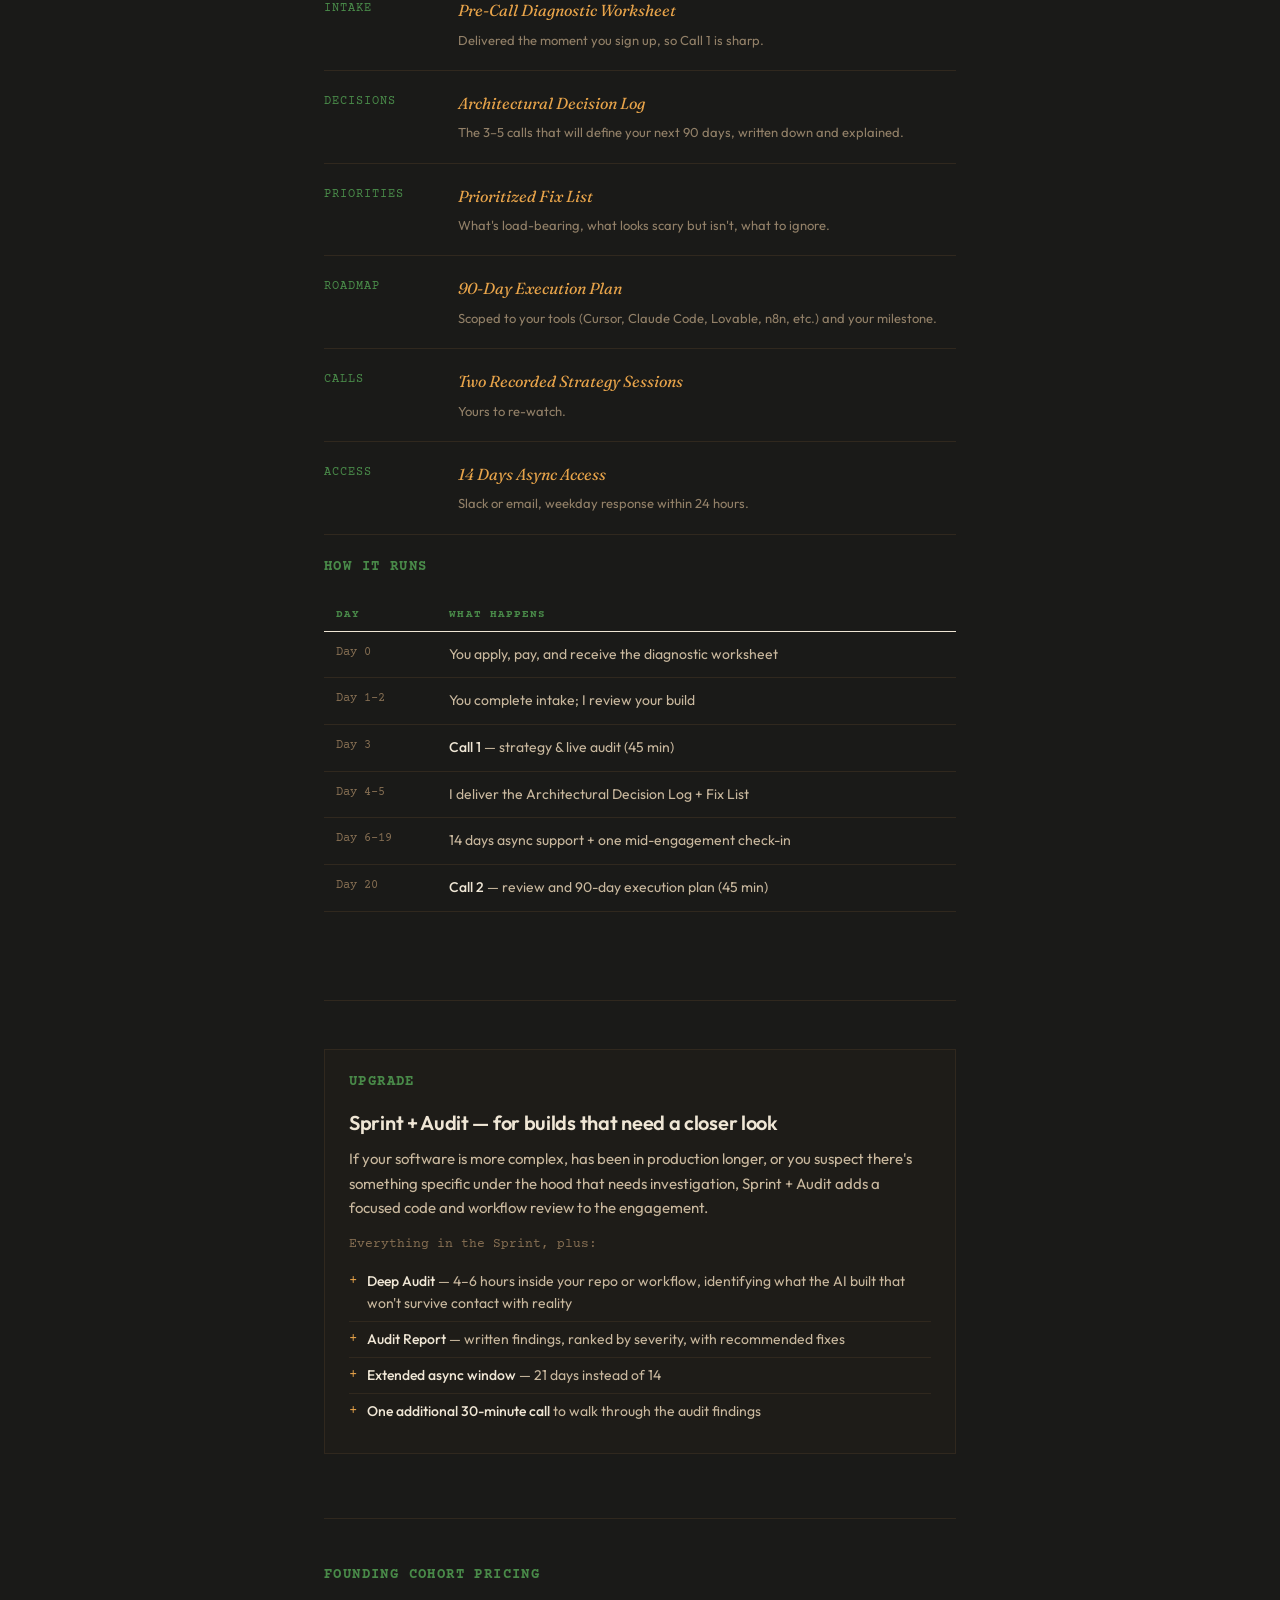
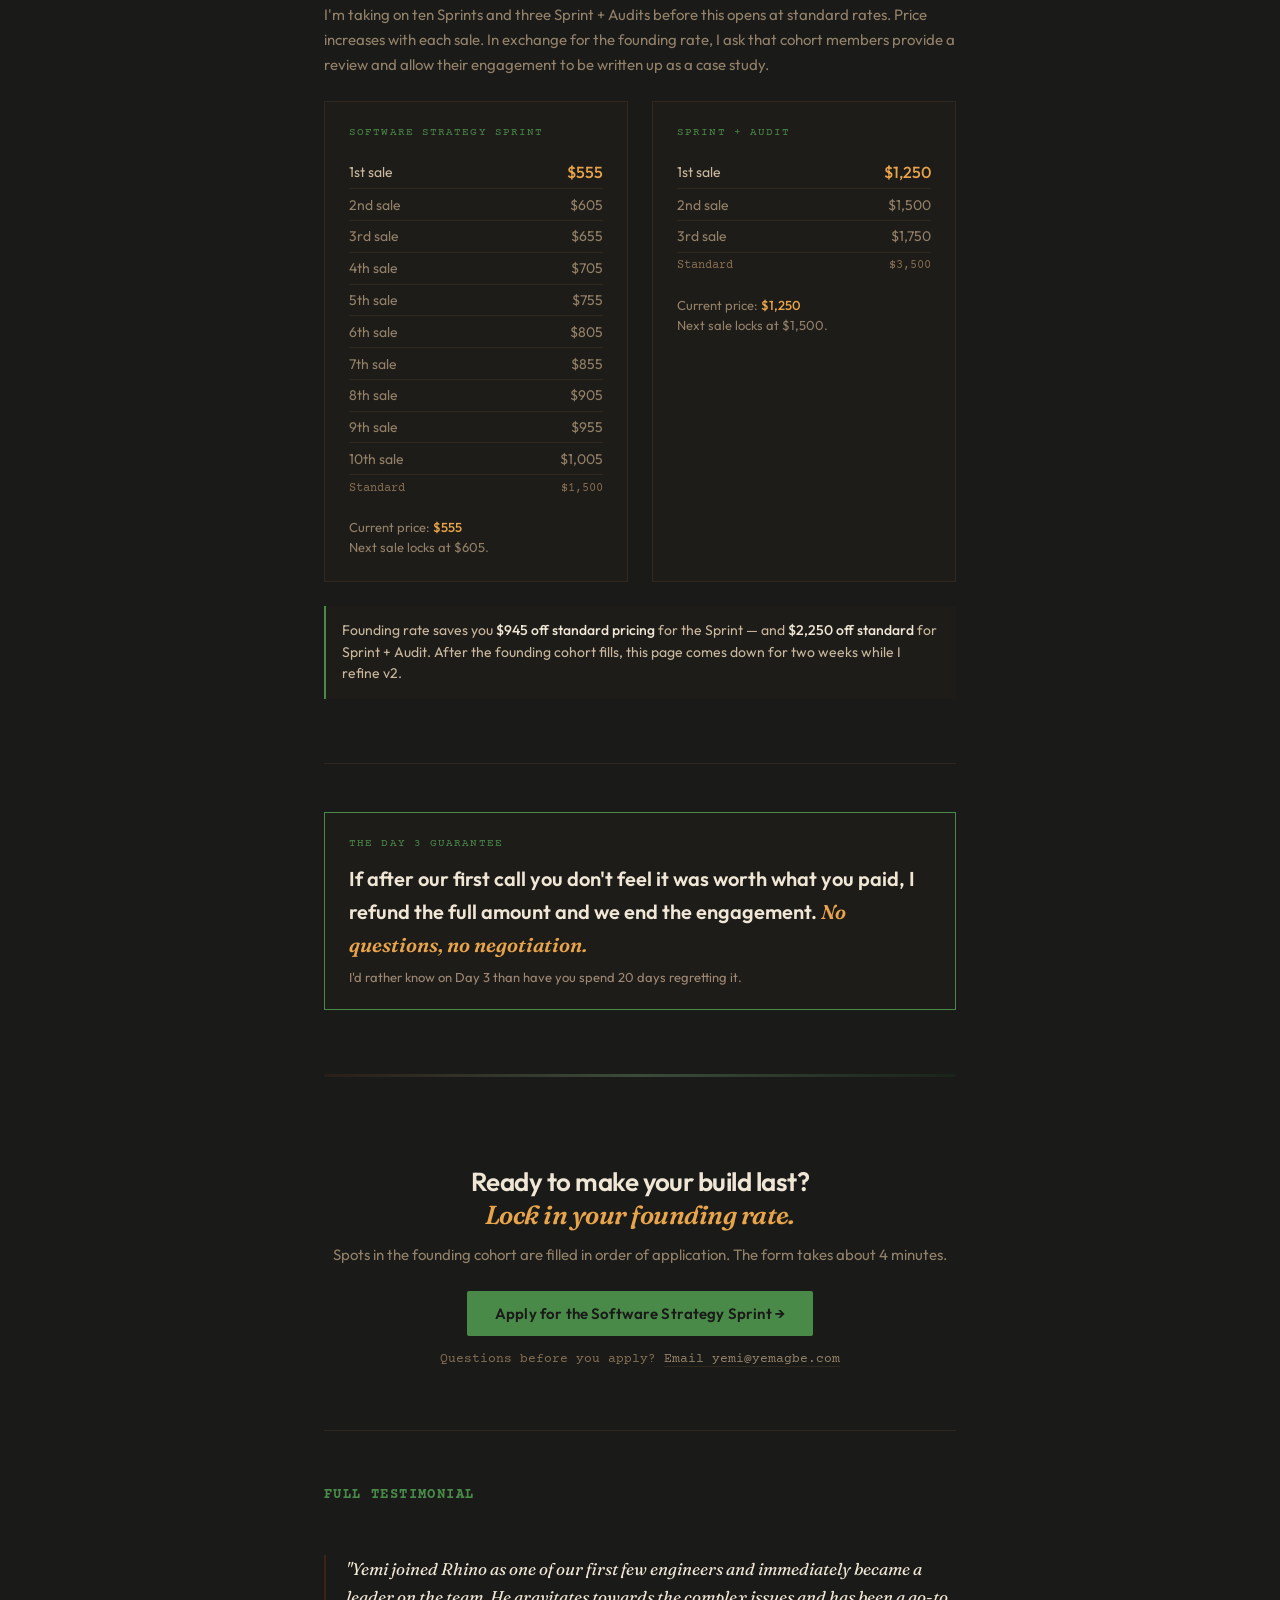
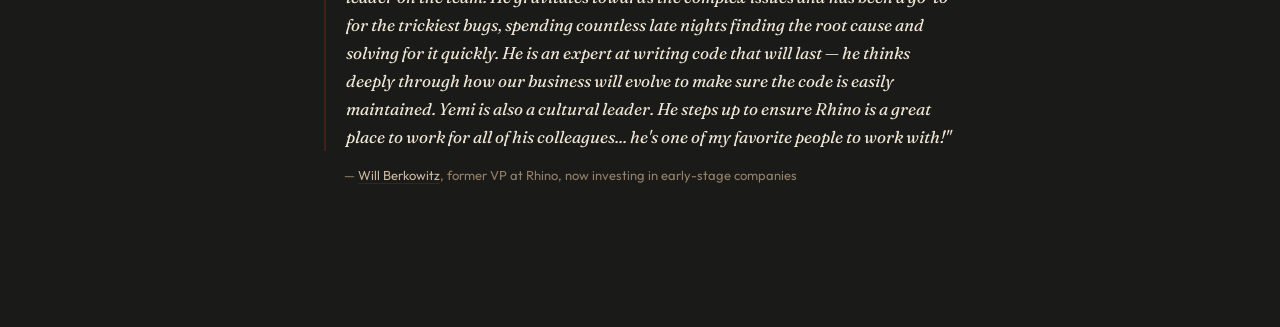
==== commit 3600690a: "Add founding cohort review and case study ask to pricing section Co-Authored-By: Claude Sonnet 4.6 <" ====
--- a/offer/index.html
+++ b/offer/index.html
@@ -540,7 +540,7 @@
     <!-- ⑥ Pricing -->
     <div style="padding:1rem 0 2rem;">
       <div class="section-label">Founding cohort pricing</div>
-      <p style="font-size:15px;color:var(--text-dusk);line-height:1.65;margin-bottom:1.5rem;transition:color 0.5s;">I'm taking on ten Sprints and three Sprint + Audits before this opens at standard rates. Price increases with each sale.</p>
+      <p style="font-size:15px;color:var(--text-dusk);line-height:1.65;margin-bottom:1.5rem;transition:color 0.5s;">I'm taking on ten Sprints and three Sprint + Audits before this opens at standard rates. Price increases with each sale. In exchange for the founding rate, I ask that cohort members provide a review and allow their engagement to be written up as a case study.</p>
 
       <div class="pricing-grid">
         <div class="pricing-card">
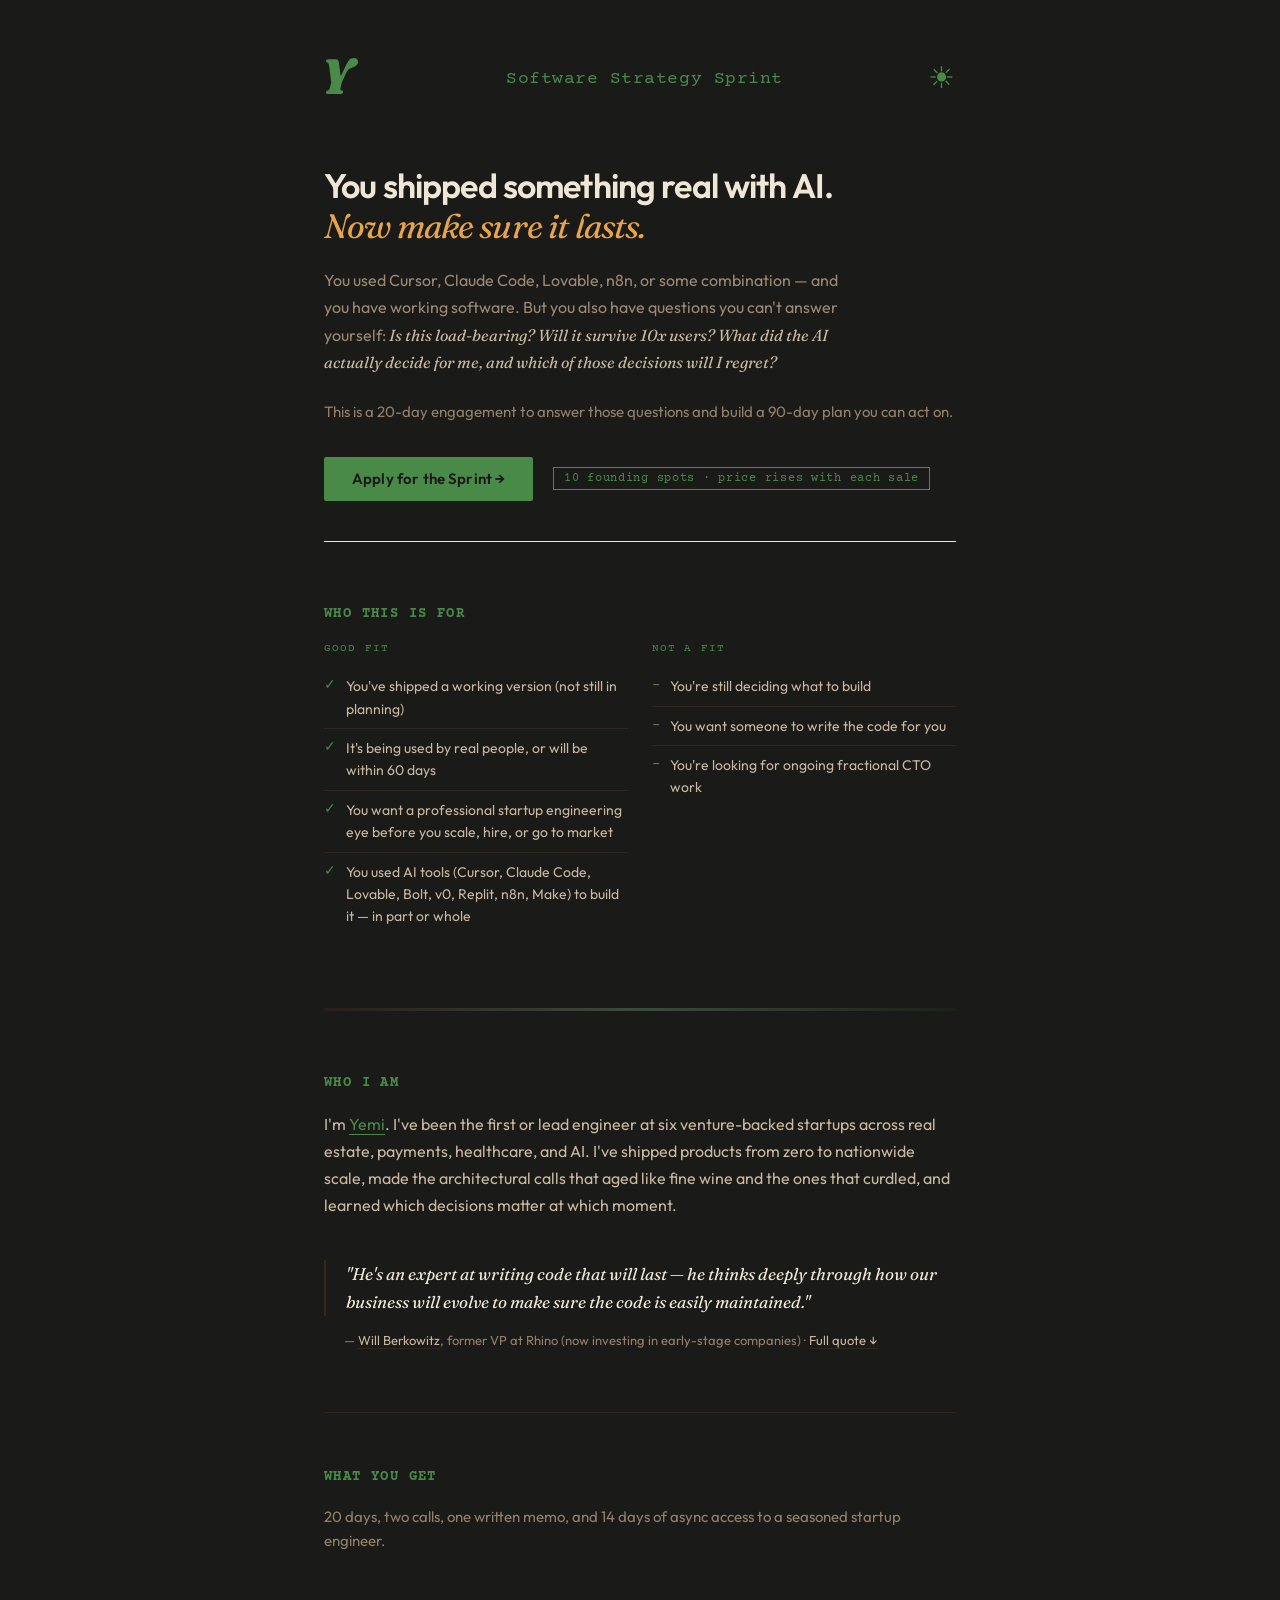
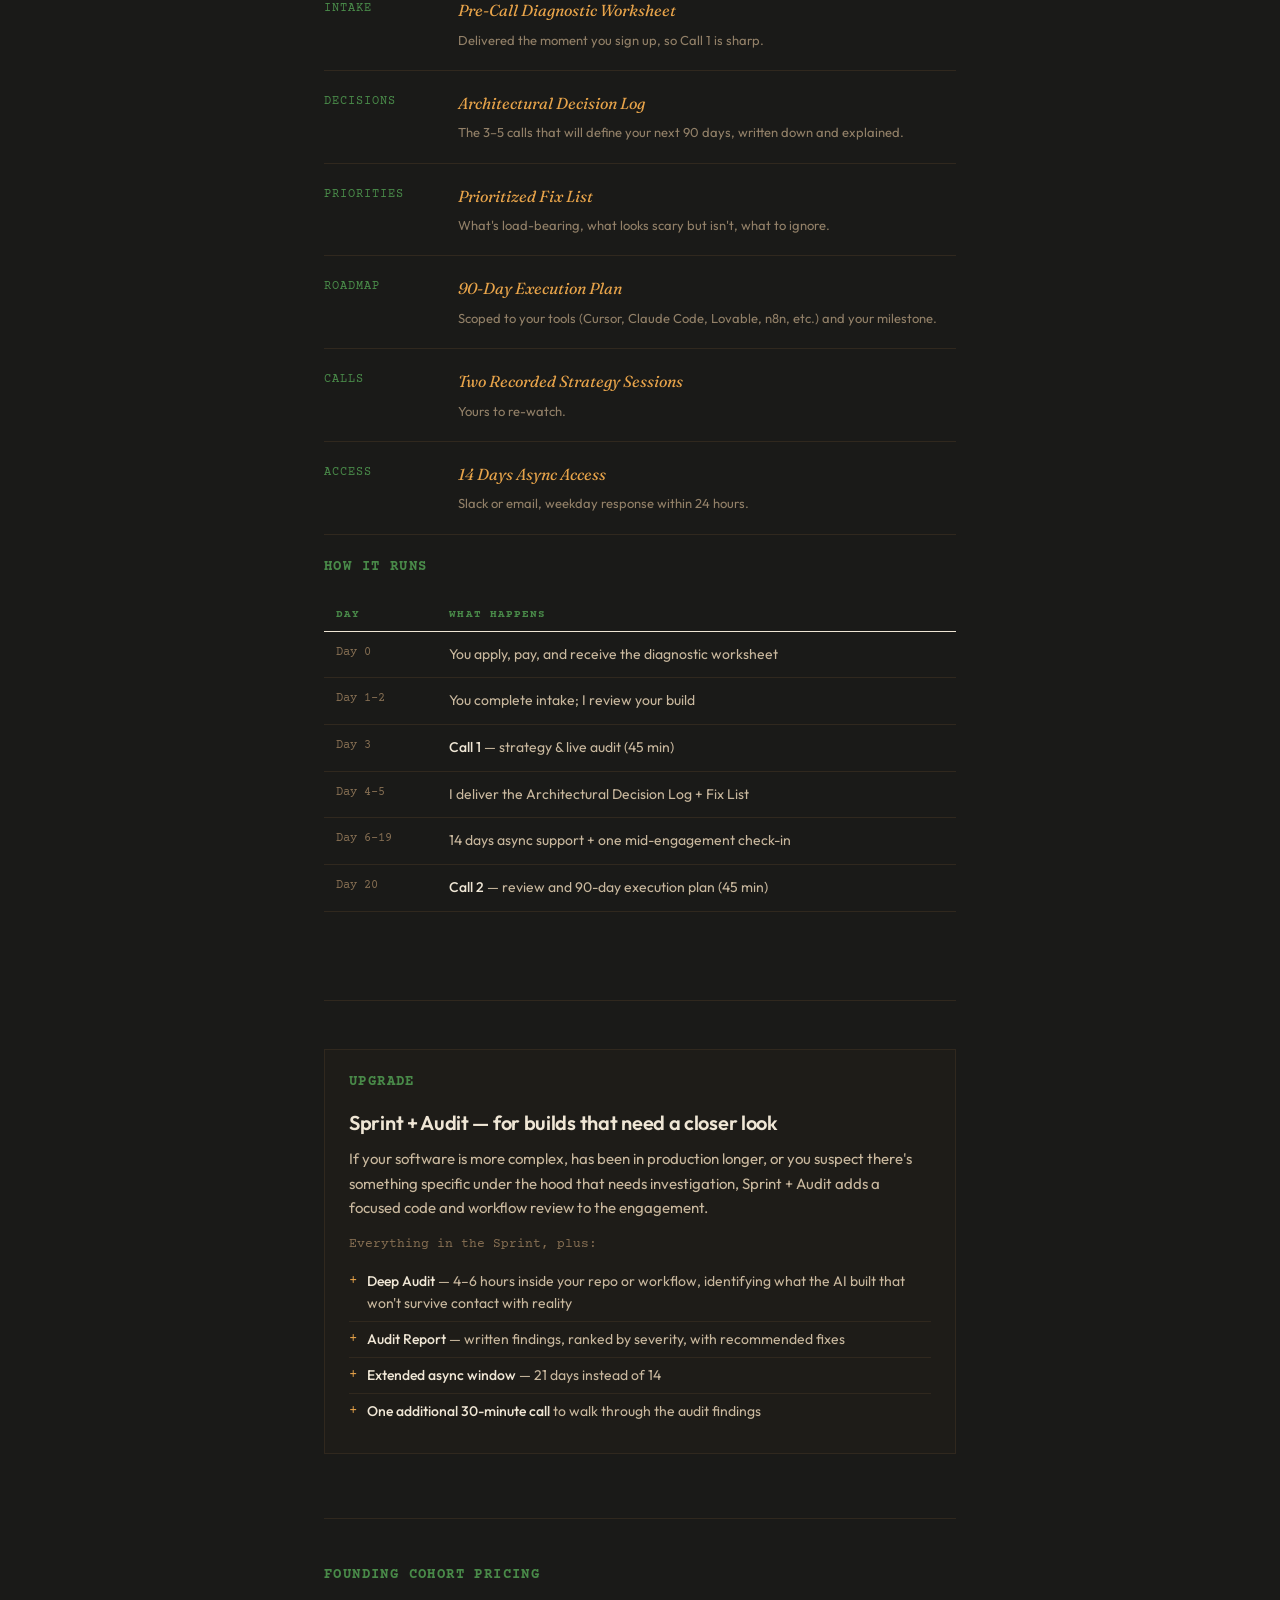
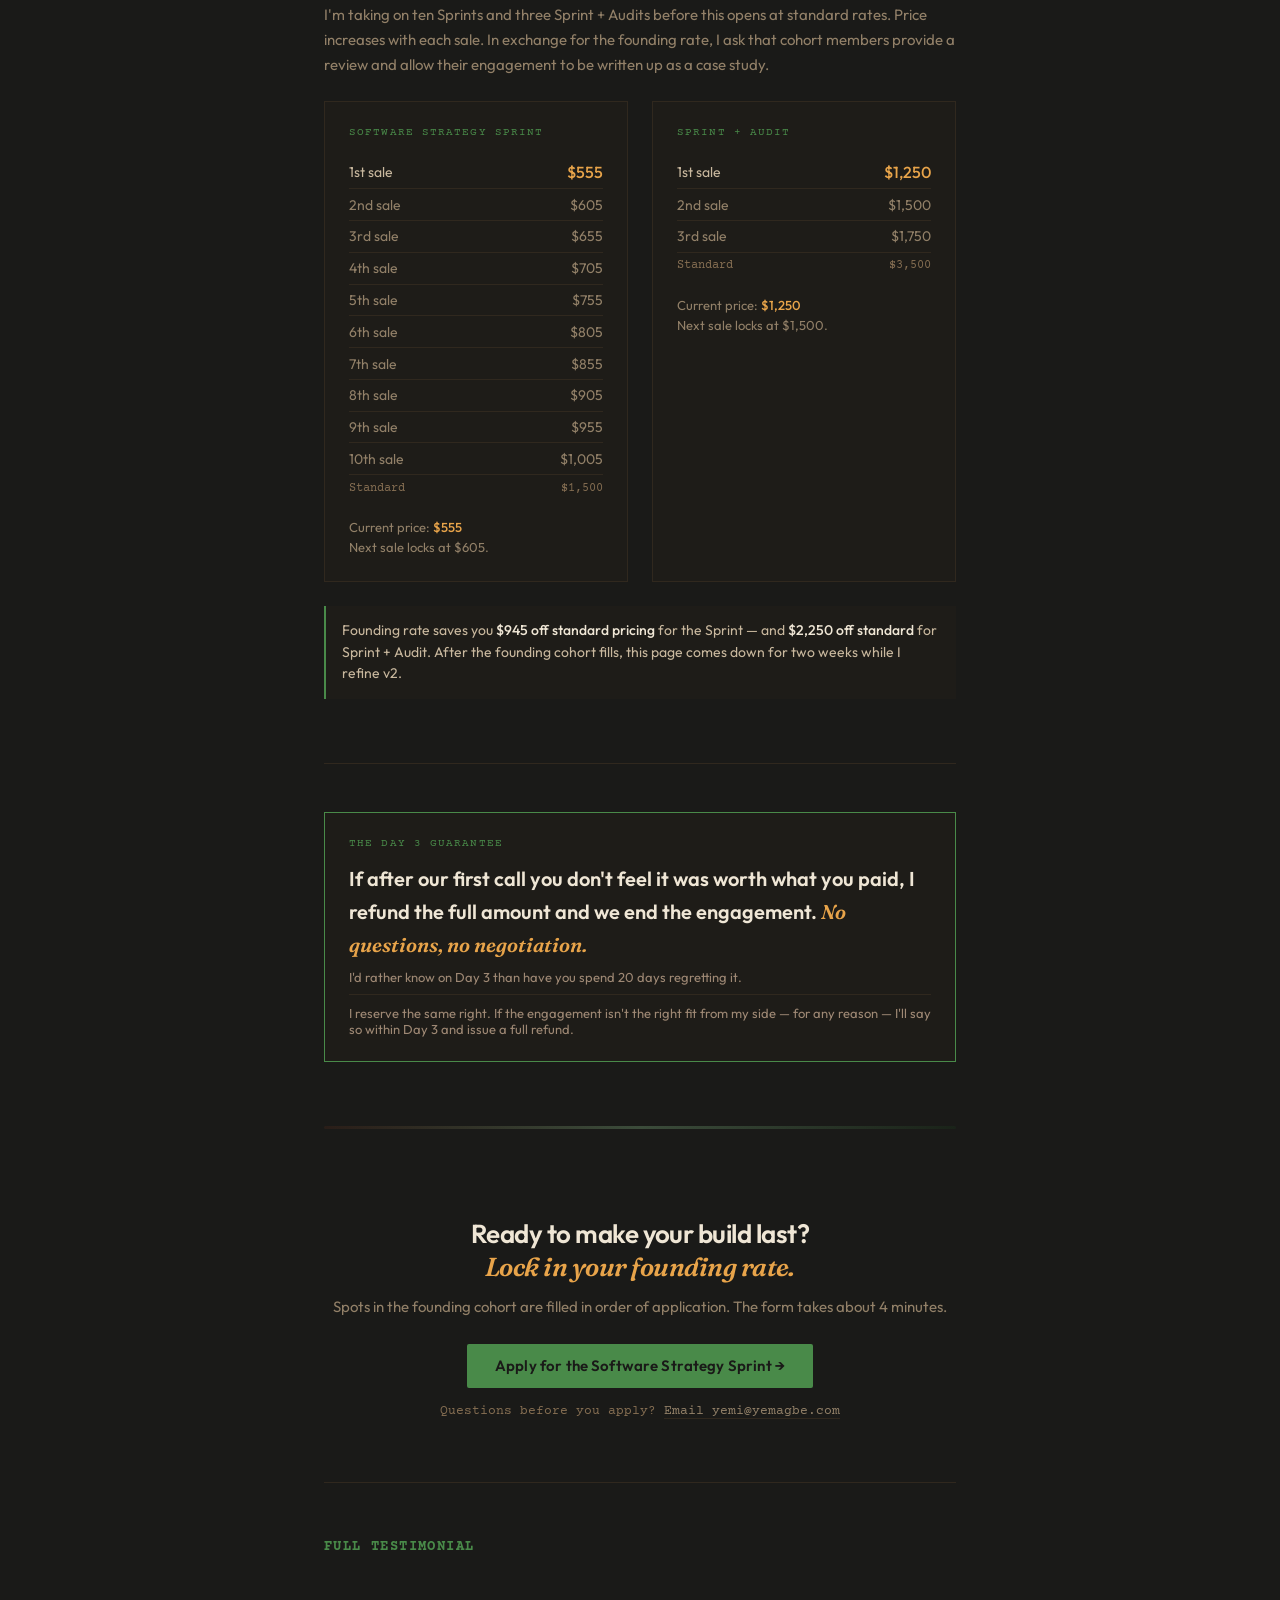
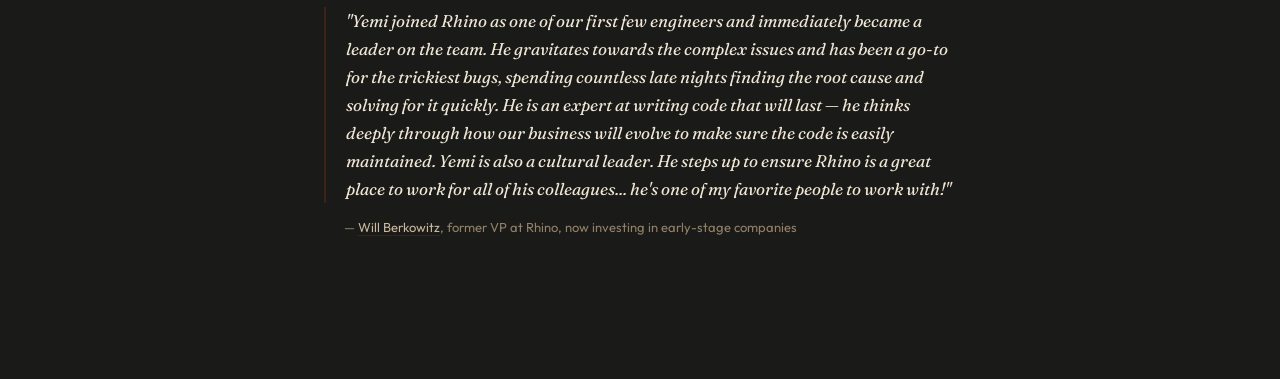
==== commit 58ef9844: "Live pricing strikethrough and mutual-fit cancellation policy - Offer page pricing tables now fetch " ====
--- a/offer/index.html
+++ b/offer/index.html
@@ -262,6 +262,7 @@
       .pricing-table tr.current td:last-child { color: var(--accent); font-weight: 500; font-size: 16px; }
       .pricing-table tr:last-child td { border-bottom: none; }
       .pricing-table td.standard { color: var(--text-bark); font-family: 'Courier Prime', monospace; font-size: 12px; }
+      .pricing-table tr.struck td { text-decoration: line-through; color: var(--text-bark); opacity: 0.45; }
       .price-footnote {
         margin-top: 1rem; font-size: 13px; color: var(--text-dusk);
         line-height: 1.55; transition: color 0.5s;
@@ -382,9 +383,108 @@
       }
     </style>
   </head>
+  <style>
+    .status-banner {
+      padding: 1rem 1.25rem; margin-bottom: 2rem;
+      display: none; justify-content: space-between; align-items: flex-start;
+      gap: 1rem; transition: background 0.5s, border-color 0.5s;
+    }
+    .status-banner.visible { display: flex; }
+    .status-banner.pending {
+      background: var(--bg-clearing); border: 1px solid var(--rule-heavy);
+    }
+    .status-banner.confirmed {
+      background: var(--system-deep); border: 1px solid var(--system);
+    }
+    .status-banner.spot-taken {
+      background: var(--bg-clearing); border: 1px solid var(--accent-secondary);
+    }
+    .status-banner.cancelled {
+      background: var(--bg-clearing); border: 1px solid var(--rule);
+    }
+    .status-banner-body { flex: 1; }
+    .status-banner-text {
+      font-size: 15px; color: var(--text-bone); line-height: 1.55;
+      transition: color 0.5s;
+    }
+    .status-banner-text strong { color: var(--text-bone); font-weight: 500; }
+    .status-banner.confirmed .status-banner-text strong { color: var(--system); }
+    .status-banner.spot-taken .status-banner-text strong { color: var(--accent-secondary); }
+    .status-banner-sub {
+      font-size: 13px; color: var(--text-dusk); line-height: 1.55;
+      margin-top: 0.4rem; transition: color 0.5s;
+    }
+    .status-banner-actions { margin-top: 0.75rem; display: flex; gap: 0.6rem; flex-wrap: wrap; }
+    .status-banner-cta {
+      display: inline-block; padding: 0.55rem 1.1rem;
+      background: var(--accent); color: var(--bg);
+      font-family: 'Outfit', system-ui, sans-serif;
+      font-size: 13px; font-weight: 600; letter-spacing: 0.01em;
+      text-decoration: none; border-radius: 2px; cursor: pointer;
+      border: none; transition: background 0.2s;
+    }
+    .status-banner-cta:hover { background: var(--accent-hover); color: var(--bg); }
+    .status-banner-cta:disabled { opacity: 0.5; cursor: not-allowed; }
+    .status-banner-link {
+      font-size: 13px; color: var(--text-dusk);
+      font-family: 'Courier Prime', monospace;
+      align-self: center; text-decoration: none;
+      border-bottom: 0.5px solid var(--rule); transition: color 0.2s;
+    }
+    .status-banner-link:hover { color: var(--text-sand); }
+    .status-banner-dismiss {
+      font-family: 'Courier Prime', monospace; font-size: 16px;
+      color: var(--text-bark); cursor: pointer; flex-shrink: 0;
+      background: none; border: none; padding: 0; line-height: 1;
+      transition: color 0.2s;
+    }
+    .status-banner-dismiss:hover { color: var(--text-sand); }
+    .status-spinner {
+      display: inline-block; width: 12px; height: 12px;
+      border: 1.5px solid var(--rule); border-top-color: var(--text-sand);
+      border-radius: 50%; animation: status-spin 0.9s linear infinite;
+      vertical-align: -1px; margin-right: 0.5rem;
+    }
+    @keyframes status-spin { to { transform: rotate(360deg); } }
+  </style>
   <body>
 
   <div class="page" id="root">
+
+    <!-- Status banners — exactly one is visible at a time, driven by URL params + /api/status -->
+    <div class="status-banner pending" id="banner-pending">
+      <div class="status-banner-body">
+        <div class="status-banner-text"><span class="status-spinner"></span><strong>Confirming your spot…</strong></div>
+        <div class="status-banner-sub">Just a moment while we verify with Stripe.</div>
+      </div>
+    </div>
+
+    <div class="status-banner confirmed" id="banner-confirmed">
+      <div class="status-banner-body">
+        <div class="status-banner-text"><strong>You're in.</strong> Check your email — the diagnostic worksheet is on its way.</div>
+      </div>
+      <button class="status-banner-dismiss" onclick="dismissBanner()" aria-label="Dismiss">✕</button>
+    </div>
+
+    <div class="status-banner spot-taken" id="banner-spot-taken">
+      <div class="status-banner-body">
+        <div class="status-banner-text"><strong>Someone claimed that spot seconds before you.</strong></div>
+        <div class="status-banner-sub">Your card was not charged. The next founding spot is still available — at the next price tier.</div>
+        <div class="status-banner-actions">
+          <button class="status-banner-cta" id="retry-cta" onclick="retryAtNextRate()">Lock in next available spot →</button>
+          <a class="status-banner-link" href="mailto:yemi@yemagbe.com">or email yemi@yemagbe.com</a>
+        </div>
+      </div>
+      <button class="status-banner-dismiss" onclick="dismissBanner()" aria-label="Dismiss">✕</button>
+    </div>
+
+    <div class="status-banner cancelled" id="banner-cancelled">
+      <div class="status-banner-body">
+        <div class="status-banner-text"><strong>Checkout cancelled.</strong></div>
+        <div class="status-banner-sub">No charge was made. Your application is still saved if you'd like to <a href="/apply.html" style="color:var(--accent);text-decoration:none;border-bottom:0.5px solid var(--rule);">try again</a>.</div>
+      </div>
+      <button class="status-banner-dismiss" onclick="dismissBanner()" aria-label="Dismiss">✕</button>
+    </div>
 
     <!-- Nav -->
     <div class="topline">
@@ -404,7 +504,7 @@
       <p class="offer-summary">This is a 20-day engagement to answer those questions and build a 90-day plan you can act on.</p>
       <div class="hero-cta">
         <div class="hero-cta-row">
-          <a class="btn-primary" href="mailto:yemi@yemagbe.com?subject=Software%20Strategy%20Sprint%20Application">Apply for the Sprint →</a>
+          <a class="btn-primary" href="/apply.html">Apply for the Sprint →</a>
           <span class="scarcity-tag">10 founding spots · price rises with each sale</span>
         </div>
       </div>
@@ -545,34 +645,34 @@
       <div class="pricing-grid">
         <div class="pricing-card">
           <div class="pricing-card-title">Software Strategy Sprint</div>
-          <table class="pricing-table">
+          <table class="pricing-table" id="sprint-pricing-table">
             <tbody>
-              <tr class="current"><td>1st sale</td><td>$555</td></tr>
-              <tr><td>2nd sale</td><td>$605</td></tr>
-              <tr><td>3rd sale</td><td>$655</td></tr>
-              <tr><td>4th sale</td><td>$705</td></tr>
-              <tr><td>5th sale</td><td>$755</td></tr>
-              <tr><td>6th sale</td><td>$805</td></tr>
-              <tr><td>7th sale</td><td>$855</td></tr>
-              <tr><td>8th sale</td><td>$905</td></tr>
-              <tr><td>9th sale</td><td>$955</td></tr>
-              <tr><td>10th sale</td><td>$1,005</td></tr>
+              <tr data-sale="1" class="current"><td>1st sale</td><td>$555</td></tr>
+              <tr data-sale="2"><td>2nd sale</td><td>$605</td></tr>
+              <tr data-sale="3"><td>3rd sale</td><td>$655</td></tr>
+              <tr data-sale="4"><td>4th sale</td><td>$705</td></tr>
+              <tr data-sale="5"><td>5th sale</td><td>$755</td></tr>
+              <tr data-sale="6"><td>6th sale</td><td>$805</td></tr>
+              <tr data-sale="7"><td>7th sale</td><td>$855</td></tr>
+              <tr data-sale="8"><td>8th sale</td><td>$905</td></tr>
+              <tr data-sale="9"><td>9th sale</td><td>$955</td></tr>
+              <tr data-sale="10"><td>10th sale</td><td>$1,005</td></tr>
               <tr><td class="standard">Standard</td><td class="standard">$1,500</td></tr>
             </tbody>
           </table>
-          <div class="price-footnote">Current price: <strong>$555</strong><br>Next sale locks at $605.</div>
+          <div class="price-footnote" id="sprint-footnote">Current price: <strong>$555</strong><br>Next sale locks at $605.</div>
         </div>
         <div class="pricing-card">
           <div class="pricing-card-title">Sprint + Audit</div>
-          <table class="pricing-table">
+          <table class="pricing-table" id="audit-pricing-table">
             <tbody>
-              <tr class="current"><td>1st sale</td><td>$1,250</td></tr>
-              <tr><td>2nd sale</td><td>$1,500</td></tr>
-              <tr><td>3rd sale</td><td>$1,750</td></tr>
+              <tr data-sale="1" class="current"><td>1st sale</td><td>$1,250</td></tr>
+              <tr data-sale="2"><td>2nd sale</td><td>$1,500</td></tr>
+              <tr data-sale="3"><td>3rd sale</td><td>$1,750</td></tr>
               <tr><td class="standard">Standard</td><td class="standard">$3,500</td></tr>
             </tbody>
           </table>
-          <div class="price-footnote">Current price: <strong>$1,250</strong><br>Next sale locks at $1,500.</div>
+          <div class="price-footnote" id="audit-footnote">Current price: <strong>$1,250</strong><br>Next sale locks at $1,500.</div>
         </div>
       </div>
 
@@ -590,6 +690,7 @@
         <div class="guarantee-label">The Day 3 Guarantee</div>
         <div class="guarantee-body">If after our first call you don't feel it was worth what you paid, I refund the full amount and we end the engagement. <em>No questions, no negotiation.</em></div>
         <div class="guarantee-sub">I'd rather know on Day 3 than have you spend 20 days regretting it.</div>
+        <div class="guarantee-sub" style="margin-top:0.6rem;padding-top:0.6rem;border-top:0.5px solid var(--rule);">I reserve the same right. If the engagement isn't the right fit from my side — for any reason — I'll say so within Day 3 and issue a full refund.</div>
       </div>
     </div>
 
@@ -599,7 +700,7 @@
     <div class="cta-section">
       <div class="cta-headline">Ready to make your build last?<br><em>Lock in your founding rate.</em></div>
       <p class="cta-text">Spots in the founding cohort are filled in order of application. The form takes about 4 minutes.</p>
-      <a class="btn-primary" href="mailto:yemi@yemagbe.com?subject=Software%20Strategy%20Sprint%20Application">Apply for the Software Strategy Sprint →</a>
+      <a class="btn-primary" href="/apply.html">Apply for the Software Strategy Sprint →</a>
       <div class="cta-note">Questions before you apply? <a href="mailto:yemi@yemagbe.com">Email yemi@yemagbe.com</a></div>
     </div>
 
@@ -617,6 +718,55 @@
   </div><!-- /.page -->
 
   <script>
+    const API_URL = 'https://yemagbe-money.vercel.app';
+    const STORAGE_KEY = 'apply.formstate.v1';
+
+    // ── Live pricing on the offer page ──
+    const SPRINT_TIERS = [555, 605, 655, 705, 755, 805, 855, 905, 955, 1005];
+    const AUDIT_TIERS  = [1250, 1500, 1750];
+    const ORDINALS = ['1st','2nd','3rd','4th','5th','6th','7th','8th','9th','10th'];
+
+    function fmt(n) { return '$' + n.toLocaleString('en-US'); }
+
+    function updatePricingTable(tableId, footnoteId, tiers, data) {
+      const table = document.getElementById(tableId);
+      const footnote = document.getElementById(footnoteId);
+      if (!table || !footnote) return;
+
+      const total = tiers.length;
+      const soldCount = data.soldOut ? total : Math.max(0, total - (data.spotsRemaining ?? total));
+
+      table.querySelectorAll('tr[data-sale]').forEach(row => {
+        const saleNum = parseInt(row.dataset.sale, 10);
+        row.classList.remove('current', 'struck');
+        if (saleNum <= soldCount) {
+          row.classList.add('struck');
+        } else if (saleNum === soldCount + 1) {
+          row.classList.add('current');
+        }
+      });
+
+      if (data.soldOut) {
+        footnote.innerHTML = 'Founding cohort <strong>full</strong>. Standard rate applies.';
+      } else {
+        const price = data.currentPrice ?? tiers[soldCount];
+        const nextPrice = data.nextPrice ?? tiers[soldCount + 1];
+        footnote.innerHTML = `Current price: <strong>${fmt(price)}</strong><br>${nextPrice != null ? `Next sale locks at ${fmt(nextPrice)}.` : 'Final founding spot.'}`;
+      }
+    }
+
+    async function loadOfferPricing() {
+      try {
+        const res = await fetch(`${API_URL}/api/pricing`, { cache: 'no-store' });
+        if (!res.ok) return;
+        const data = await res.json();
+        if (data.sprint) updatePricingTable('sprint-pricing-table', 'sprint-footnote', SPRINT_TIERS, data.sprint);
+        if (data.audit)  updatePricingTable('audit-pricing-table',  'audit-footnote',  AUDIT_TIERS,  data.audit);
+      } catch (_) { /* keep static defaults */ }
+    }
+
+    document.addEventListener('DOMContentLoaded', loadOfferPricing);
+
     let dark = true;
     function toggleMode() {
       dark = !dark;
@@ -625,6 +775,193 @@
       document.getElementById('mode-icon').textContent = dark ? '☀︎' : '☽';
       document.getElementById('mode-icon').title = dark ? 'terre de jour' : 'feu de nuit';
     }
+
+    // ── Banner state machine ──
+    const BANNER_IDS = ['pending', 'confirmed', 'spot-taken', 'cancelled'];
+
+    function showBanner(state) {
+      BANNER_IDS.forEach(s => {
+        const el = document.getElementById('banner-' + s);
+        if (!el) return;
+        el.classList.toggle('visible', s === state);
+      });
+    }
+
+    function dismissBanner() {
+      BANNER_IDS.forEach(s => {
+        const el = document.getElementById('banner-' + s);
+        if (el) el.classList.remove('visible');
+      });
+    }
+
+    // ── Status polling on ?success=true ──
+    async function pollStatus(sessionId) {
+      const start = Date.now();
+      const deadline = start + 30_000;
+
+      const tick = async () => {
+        try {
+          const res = await fetch(`${API_URL}/api/status?session_id=${encodeURIComponent(sessionId)}`, { cache: 'no-store' });
+          if (res.ok) {
+            const { state } = await res.json();
+            if (state === 'confirmed') {
+              showBanner('confirmed');
+              try { localStorage.removeItem(STORAGE_KEY); } catch (_) {}
+              setTimeout(dismissBanner, 10_000);
+              return;
+            }
+            if (state === 'spot_taken') {
+              await prepareRetryButton();
+              showBanner('spot-taken');
+              return;
+            }
+            if (state === 'cancelled') {
+              showBanner('cancelled');
+              return;
+            }
+            // 'pending' — keep polling
+          }
+        } catch (_) { /* swallow, retry */ }
+
+        if (Date.now() < deadline) {
+          setTimeout(tick, 2_000);
+        } else {
+          // Couldn't confirm in 30s — degrade gracefully. Still show "you're in"
+          // because the email path is the source of truth at this point.
+          showBanner('confirmed');
+          try { localStorage.removeItem(STORAGE_KEY); } catch (_) {}
+        }
+      };
+      tick();
+    }
+
+    // ── Status check on ?cancelled=true ──
+    async function checkCancelStatus(sessionId) {
+      try {
+        const res = await fetch(`${API_URL}/api/status?session_id=${encodeURIComponent(sessionId)}`, { cache: 'no-store' });
+        if (res.ok) {
+          const { state } = await res.json();
+          if (state === 'spot_taken') {
+            await prepareRetryButton();
+            showBanner('spot-taken');
+            return;
+          }
+        }
+      } catch (_) { /* fall through */ }
+      showBanner('cancelled');
+    }
+
+    // ── Retry button: fetch live next-tier price, update label ──
+    async function prepareRetryButton() {
+      const btn = document.getElementById('retry-cta');
+      if (!btn) return;
+      let raw = null;
+      try { raw = localStorage.getItem(STORAGE_KEY); } catch (_) {}
+      const stored = raw ? JSON.parse(raw) : null;
+      const product = stored?.package;
+
+      if (!product) {
+        btn.textContent = 'Re-apply →';
+        btn.onclick = () => { window.location.href = '/apply.html'; };
+        return;
+      }
+
+      try {
+        const res = await fetch(`${API_URL}/api/pricing`, { cache: 'no-store' });
+        if (res.ok) {
+          const data = await res.json();
+          const p = data[product];
+          if (p?.soldOut) {
+            btn.textContent = 'Cohort full — view options';
+            btn.onclick = () => { window.location.href = '/offer'; };
+            return;
+          }
+          if (p?.currentPrice != null) {
+            btn.textContent = `Lock in next spot — $${p.currentPrice.toLocaleString('en-US')} →`;
+          }
+        }
+      } catch (_) { /* keep generic label */ }
+    }
+
+    // ── One-click retry from saved form state ──
+    async function retryAtNextRate() {
+      const btn = document.getElementById('retry-cta');
+      let raw = null;
+      try { raw = localStorage.getItem(STORAGE_KEY); } catch (_) {}
+      const stored = raw ? JSON.parse(raw) : null;
+
+      if (!stored || !stored.package) {
+        window.location.href = '/apply.html';
+        return;
+      }
+
+      btn.disabled = true;
+      btn.textContent = 'Securing your spot…';
+
+      const payload = {
+        product: stored.package,
+        name: stored.fields?.fullName || '',
+        email: stored.fields?.email || '',
+        company: stored.fields?.company || '',
+        metadata: {
+          role: stored.role || '',
+          whatBuilt: stored.fields?.whatBuilt || '',
+          toolsUsed: Array.isArray(stored.tools) ? stored.tools.join(', ') : '',
+          isLive: stored.isLive || '',
+          biggestWorry: stored.fields?.worry || '',
+          milestone: stored.milestone || '',
+          source: stored.fields?.source || '',
+          retry: 'true',
+        },
+      };
+
+      try {
+        const res = await fetch(`${API_URL}/api/checkout`, {
+          method: 'POST',
+          headers: { 'Content-Type': 'application/json' },
+          body: JSON.stringify(payload),
+        });
+        if (res.status === 410) {
+          btn.disabled = false;
+          btn.textContent = 'Cohort full — view options';
+          btn.onclick = () => { window.location.href = '/offer'; };
+          return;
+        }
+        if (!res.ok) throw new Error('checkout failed');
+        const { url } = await res.json();
+        window.location.href = url;
+      } catch (_) {
+        btn.disabled = false;
+        btn.textContent = 'Try again →';
+      }
+    }
+
+    // ── Bootstrap from URL params ──
+    (function () {
+      const params = new URLSearchParams(window.location.search);
+      const sessionId = params.get('session_id');
+
+      if (params.get('success') === 'true') {
+        showBanner('pending');
+        if (sessionId) {
+          pollStatus(sessionId);
+        } else {
+          // No session_id — legacy fallback. Trust the success param.
+          showBanner('confirmed');
+          try { localStorage.removeItem(STORAGE_KEY); } catch (_) {}
+          setTimeout(dismissBanner, 10_000);
+        }
+        return;
+      }
+
+      if (params.get('cancelled') === 'true') {
+        if (sessionId) {
+          checkCancelStatus(sessionId);
+        } else {
+          showBanner('cancelled');
+        }
+      }
+    })();
   </script>
 
   </body>
